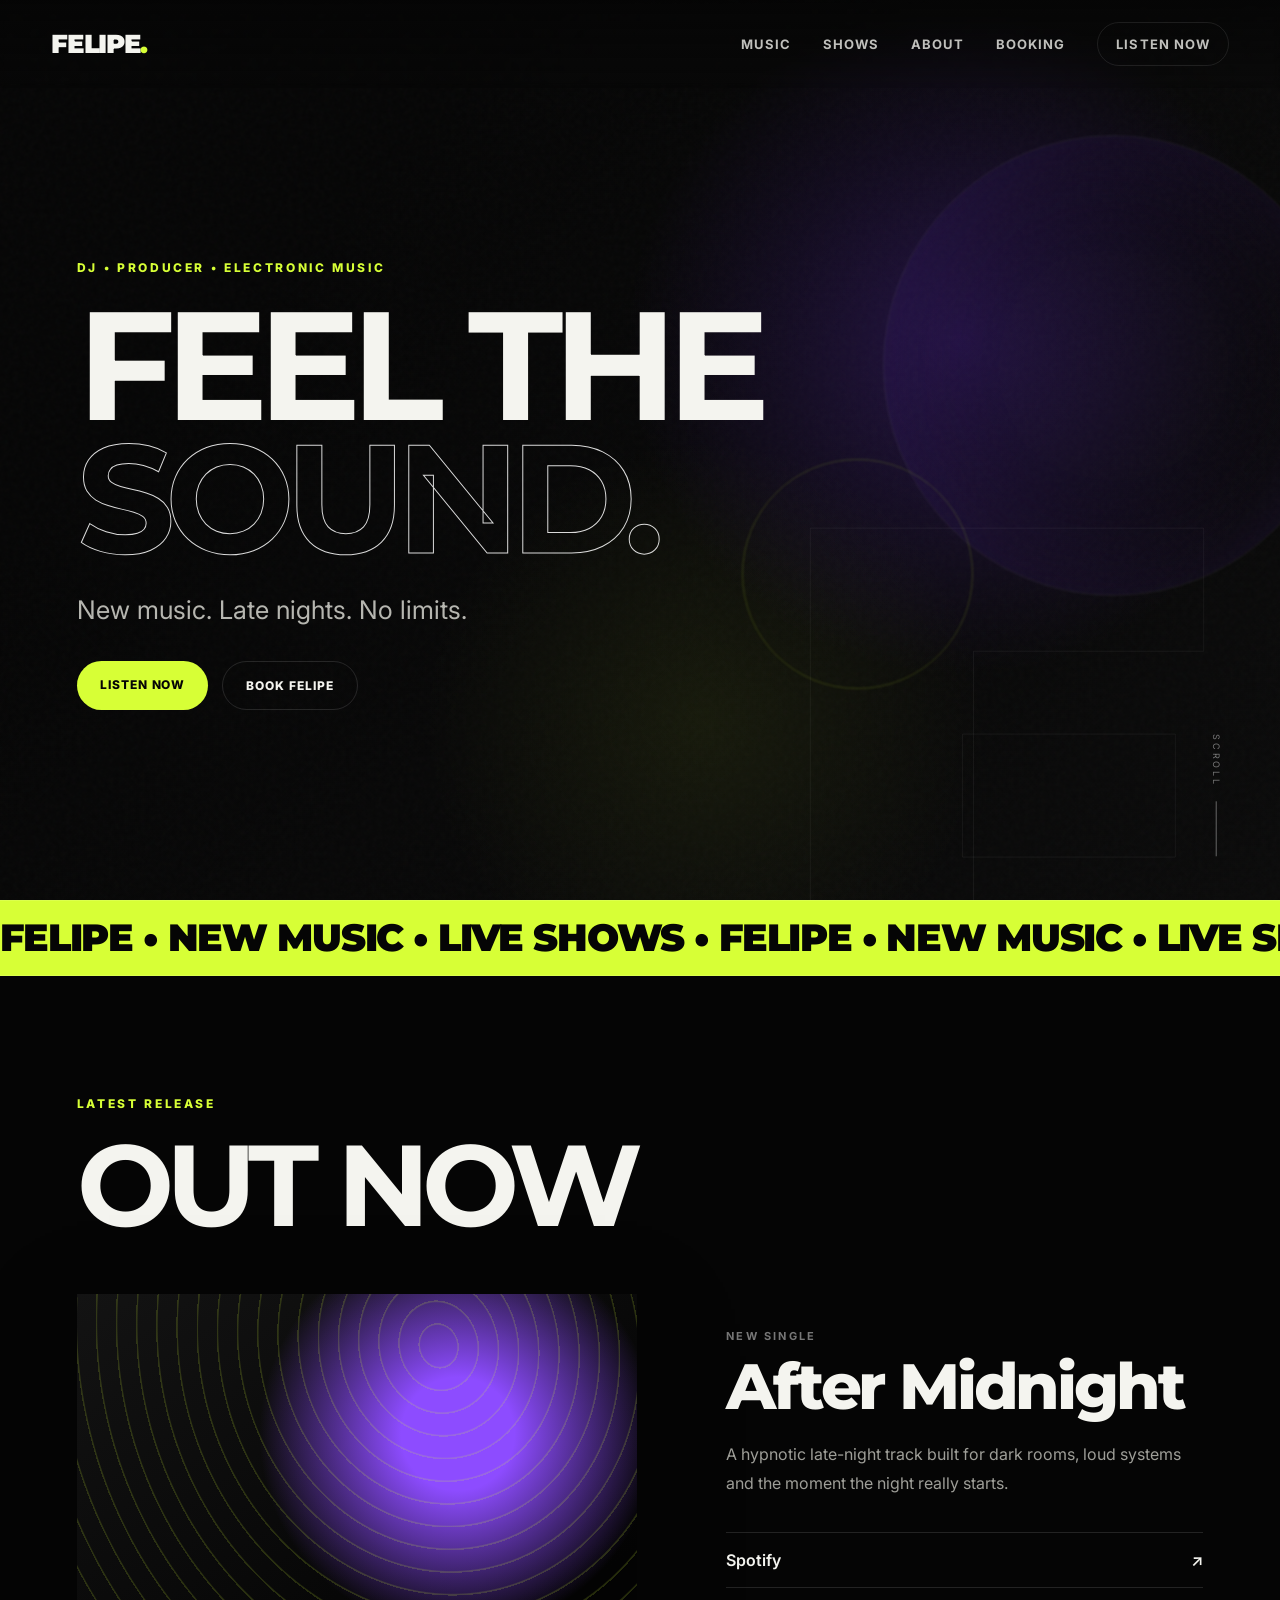
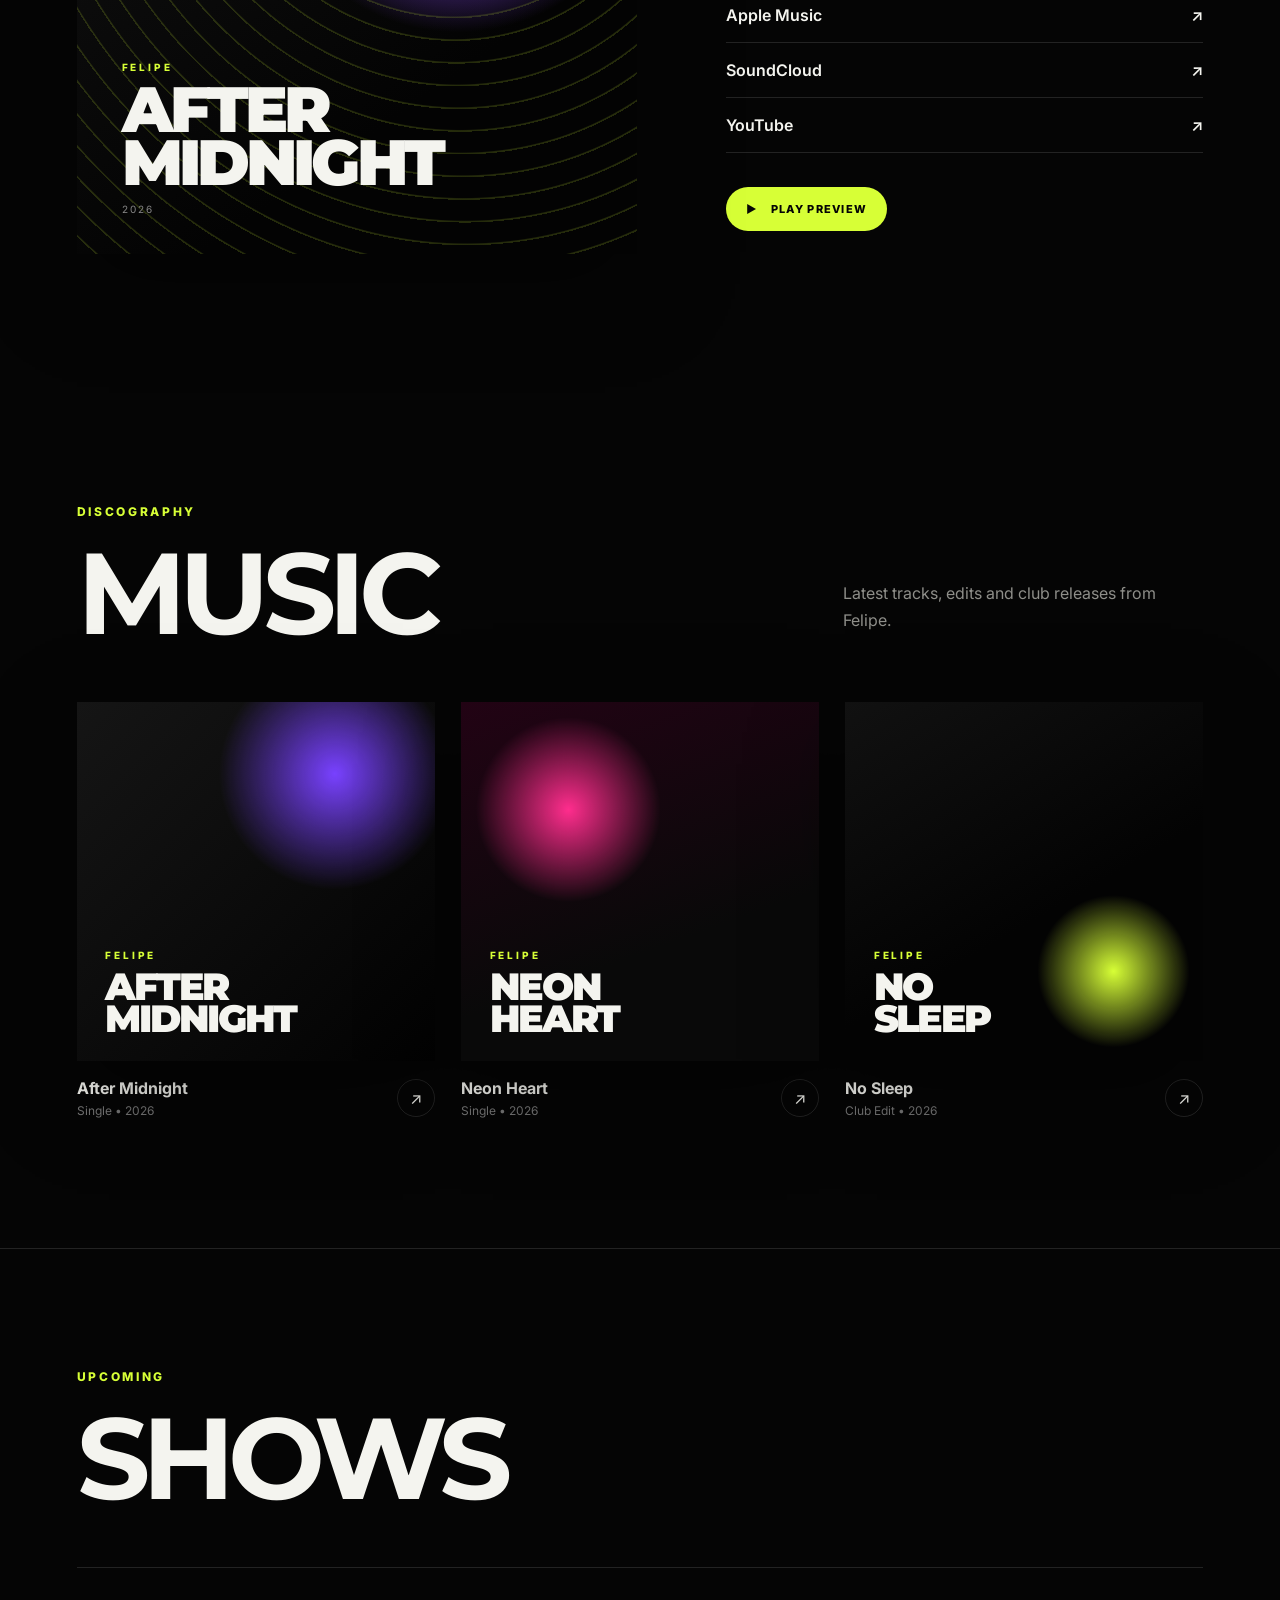
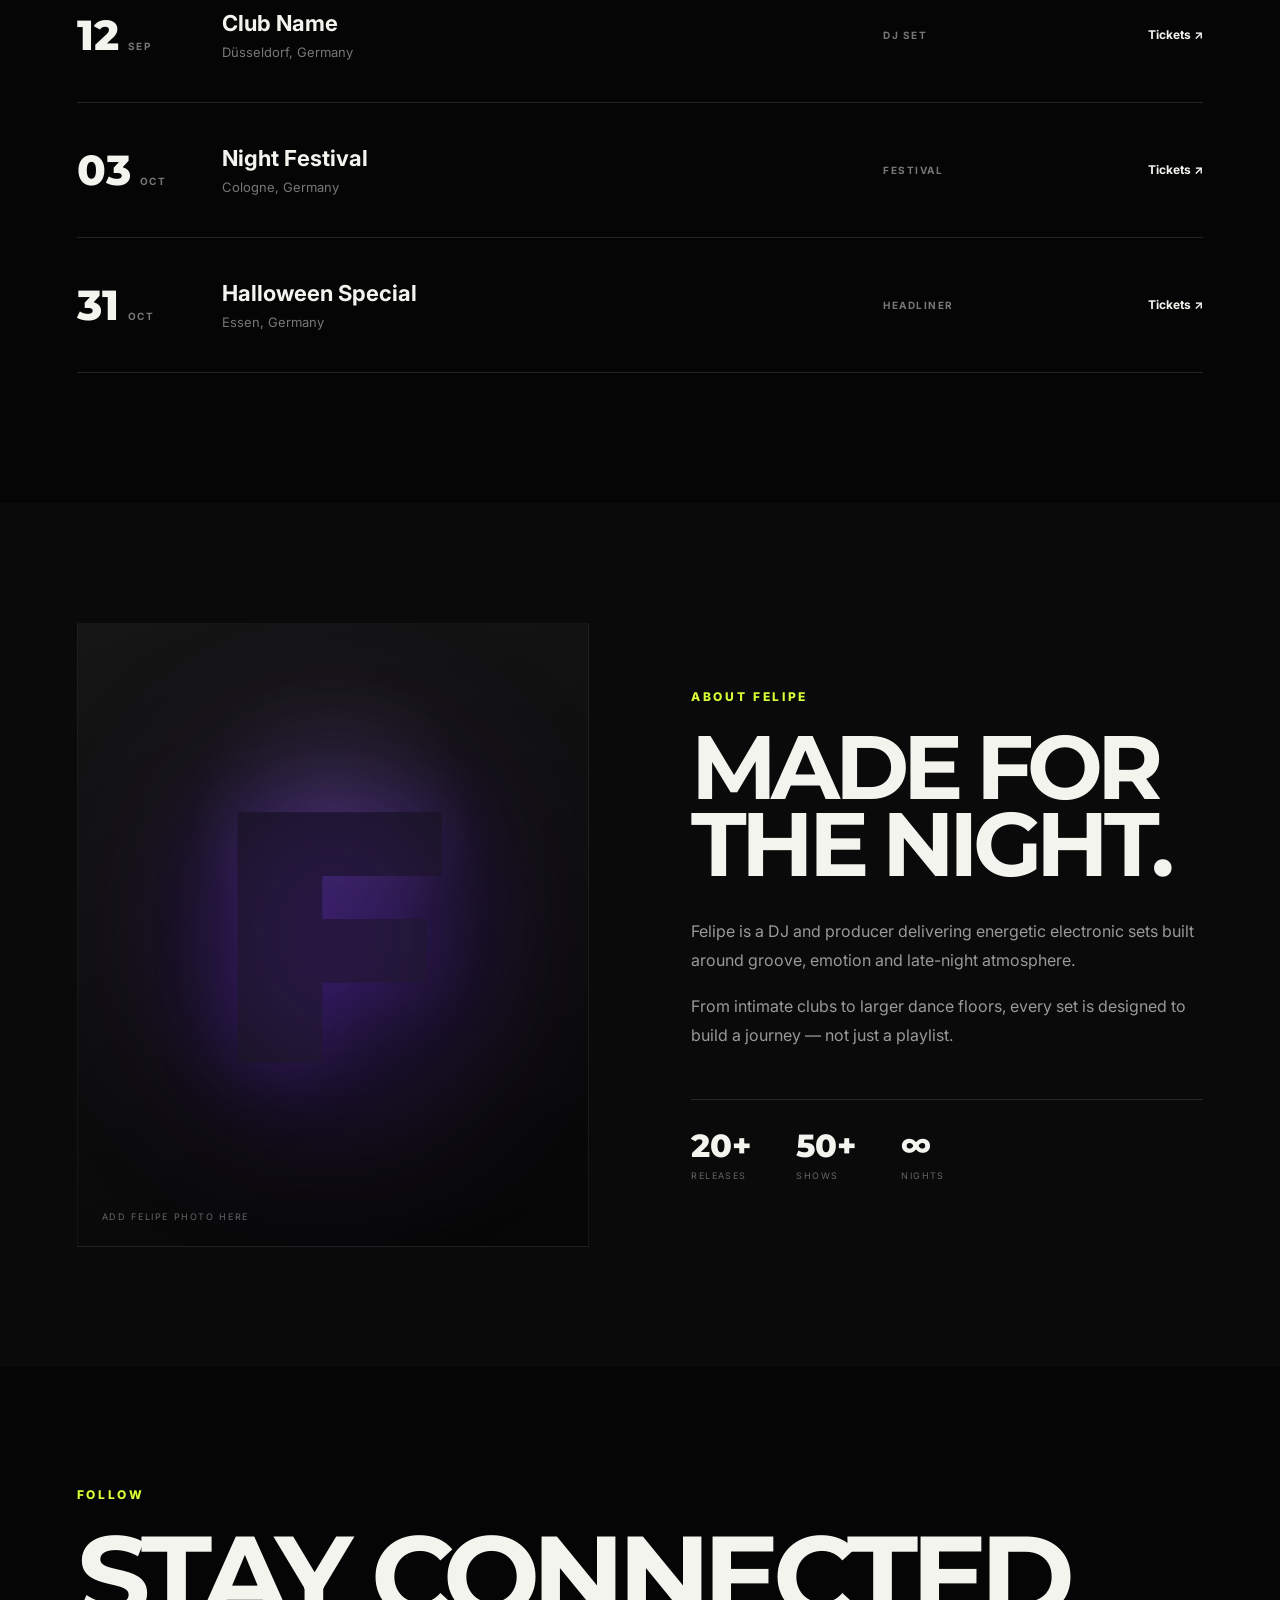
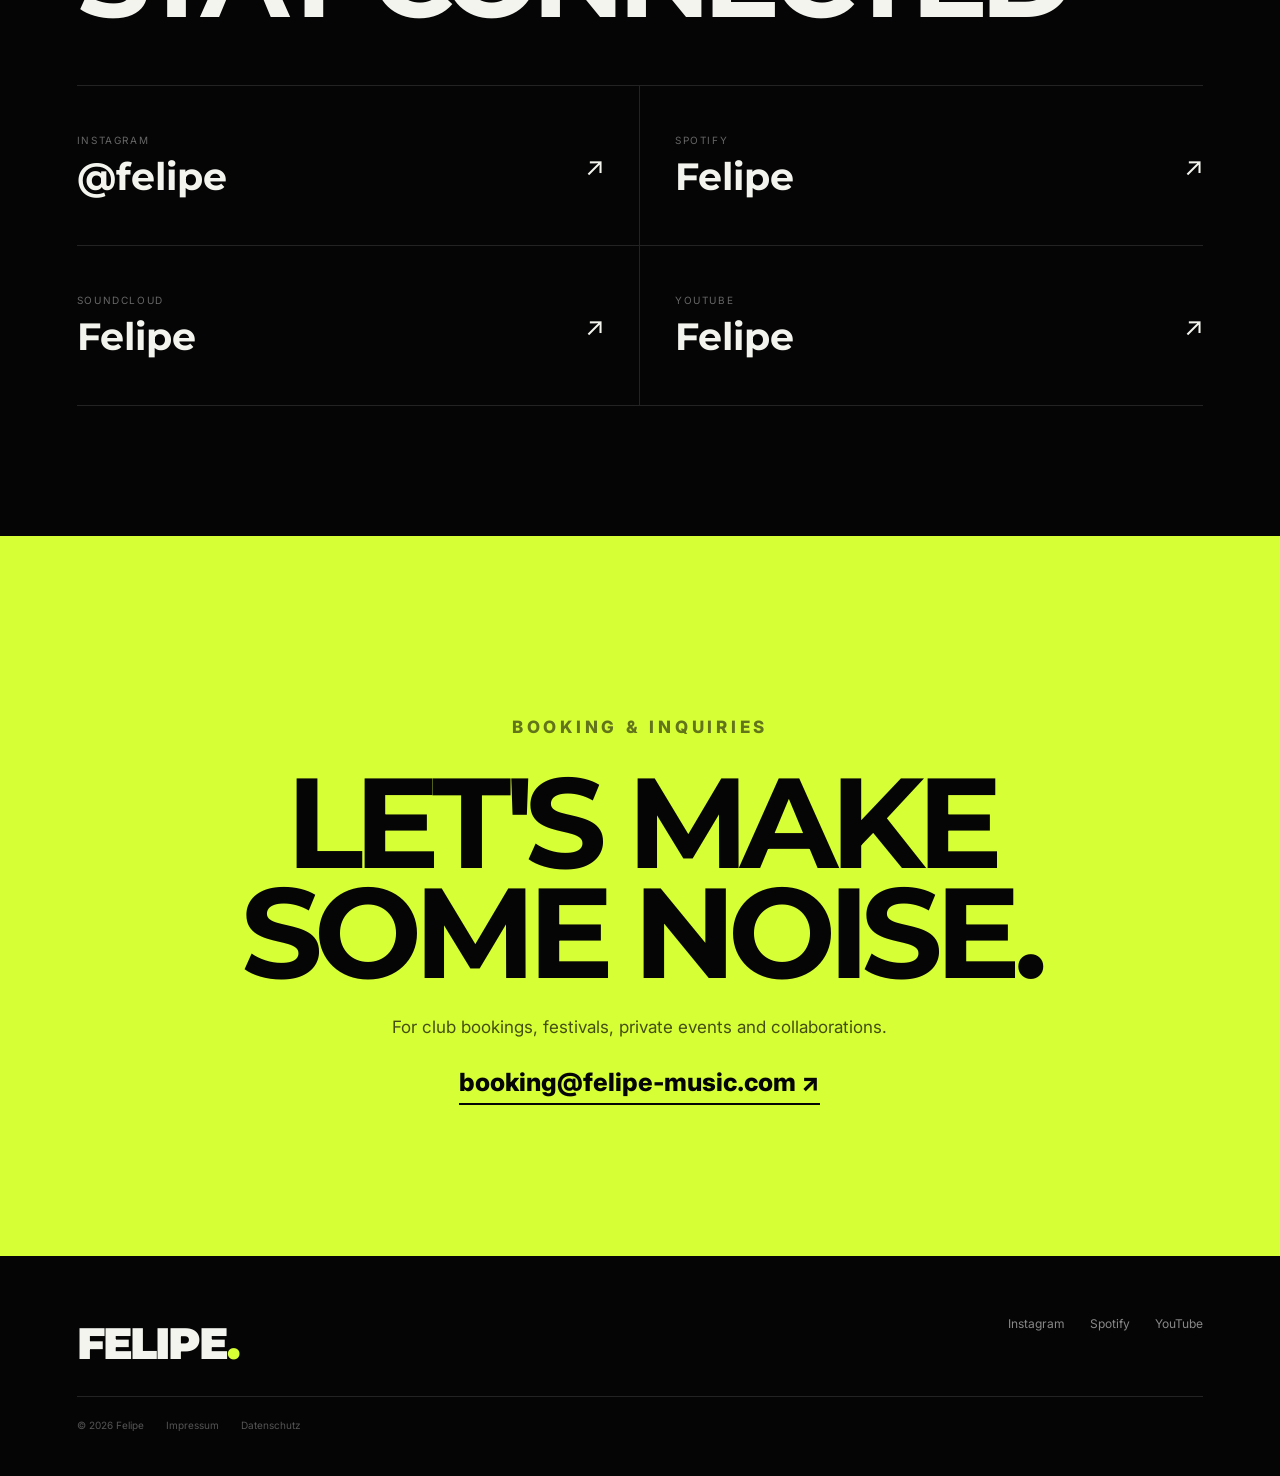
==== index.html @ f3461b90 "Add files via upload" ====
<!DOCTYPE html>
<html lang="de">
<head>
  <meta charset="UTF-8" />
  <meta name="viewport" content="width=device-width, initial-scale=1.0" />
  <meta name="theme-color" content="#050505" />
  <meta name="description" content="Felipe – DJ & Producer. Neue Musik, Releases, Shows und Booking." />
  <title>FELIPE — DJ & Producer</title>
  <link rel="preconnect" href="https://fonts.googleapis.com">
  <link rel="preconnect" href="https://fonts.gstatic.com" crossorigin>
  <link href="https://fonts.googleapis.com/css2?family=Inter:wght@400;500;600;700&family=Montserrat:wght@600;700;800;900&display=swap" rel="stylesheet">
  <link rel="stylesheet" href="styles.css" />
</head>
<body>
  <div class="cursor-glow" aria-hidden="true"></div>

  <header class="site-header" id="top">
    <a class="brand" href="#top" aria-label="Felipe Startseite">FELIPE<span>.</span></a>
    <button class="menu-button" aria-label="Menü öffnen" aria-expanded="false">
      <span></span><span></span>
    </button>
    <nav class="nav" aria-label="Hauptnavigation">
      <a href="#music">Music</a>
      <a href="#shows">Shows</a>
      <a href="#about">About</a>
      <a href="#booking">Booking</a>
      <a class="nav-cta" href="#latest">Listen now</a>
    </nav>
  </header>

  <main>
    <section class="hero section-pad">
      <div class="hero-noise" aria-hidden="true"></div>
      <div class="hero-orb orb-one" aria-hidden="true"></div>
      <div class="hero-orb orb-two" aria-hidden="true"></div>

      <div class="hero-copy reveal">
        <p class="eyebrow">DJ • PRODUCER • ELECTRONIC MUSIC</p>
        <h1>FEEL THE<br><span>SOUND.</span></h1>
        <p class="hero-sub">New music. Late nights. No limits.</p>
        <div class="hero-actions">
          <a class="button button-primary" href="#latest">Listen now</a>
          <a class="button button-ghost" href="#booking">Book Felipe</a>
        </div>
      </div>

      <div class="hero-mark reveal" aria-hidden="true">
        <span>F</span>
      </div>

      <div class="scroll-hint" aria-hidden="true">
        <span>SCROLL</span><i></i>
      </div>
    </section>

    <section class="ticker" aria-label="Felipe Musik">
      <div class="ticker-track">
        <span>FELIPE • NEW MUSIC • LIVE SHOWS • FELIPE • NEW MUSIC • LIVE SHOWS • </span>
        <span>FELIPE • NEW MUSIC • LIVE SHOWS • FELIPE • NEW MUSIC • LIVE SHOWS • </span>
      </div>
    </section>

    <section class="latest section-pad" id="latest">
      <div class="section-heading reveal">
        <p class="eyebrow">LATEST RELEASE</p>
        <h2>OUT NOW</h2>
      </div>

      <div class="latest-grid">
        <div class="cover-art cover-main reveal" role="img" aria-label="Platzhalter für das Cover des neuesten Felipe Releases">
          <div class="cover-lines"></div>
          <div class="cover-meta">
            <small>FELIPE</small>
            <strong>AFTER<br>MIDNIGHT</strong>
            <span>2026</span>
          </div>
        </div>

        <div class="release-info reveal">
          <p class="release-kicker">NEW SINGLE</p>
          <h3>After Midnight</h3>
          <p class="release-desc">A hypnotic late-night track built for dark rooms, loud systems and the moment the night really starts.</p>
          <div class="platform-links">
            <a href="#" target="_blank" rel="noopener">Spotify <span>↗</span></a>
            <a href="#" target="_blank" rel="noopener">Apple Music <span>↗</span></a>
            <a href="#" target="_blank" rel="noopener">SoundCloud <span>↗</span></a>
            <a href="#" target="_blank" rel="noopener">YouTube <span>↗</span></a>
          </div>
          <button class="play-button" type="button" data-audio-demo aria-label="Demo abspielen">
            <span class="play-icon">▶</span>
            <span>PLAY PREVIEW</span>
          </button>
        </div>
      </div>
    </section>

    <section class="music section-pad" id="music">
      <div class="section-heading split-heading reveal">
        <div>
          <p class="eyebrow">DISCOGRAPHY</p>
          <h2>MUSIC</h2>
        </div>
        <p>Latest tracks, edits and club releases from Felipe.</p>
      </div>

      <div class="release-grid">
        <article class="release-card reveal">
          <div class="cover-art cover-one">
            <div class="cover-meta"><small>FELIPE</small><strong>AFTER<br>MIDNIGHT</strong></div>
          </div>
          <div class="card-row"><div><h3>After Midnight</h3><p>Single • 2026</p></div><a href="#">↗</a></div>
        </article>

        <article class="release-card reveal">
          <div class="cover-art cover-two">
            <div class="cover-meta"><small>FELIPE</small><strong>NEON<br>HEART</strong></div>
          </div>
          <div class="card-row"><div><h3>Neon Heart</h3><p>Single • 2026</p></div><a href="#">↗</a></div>
        </article>

        <article class="release-card reveal">
          <div class="cover-art cover-three">
            <div class="cover-meta"><small>FELIPE</small><strong>NO<br>SLEEP</strong></div>
          </div>
          <div class="card-row"><div><h3>No Sleep</h3><p>Club Edit • 2026</p></div><a href="#">↗</a></div>
        </article>
      </div>
    </section>

    <section class="shows section-pad" id="shows">
      <div class="section-heading reveal">
        <p class="eyebrow">UPCOMING</p>
        <h2>SHOWS</h2>
      </div>

      <div class="show-list">
        <article class="show-item reveal">
          <div class="show-date"><strong>12</strong><span>SEP</span></div>
          <div class="show-place"><h3>Club Name</h3><p>Düsseldorf, Germany</p></div>
          <div class="show-type">DJ SET</div>
          <a class="show-link" href="#">Tickets ↗</a>
        </article>
        <article class="show-item reveal">
          <div class="show-date"><strong>03</strong><span>OCT</span></div>
          <div class="show-place"><h3>Night Festival</h3><p>Cologne, Germany</p></div>
          <div class="show-type">FESTIVAL</div>
          <a class="show-link" href="#">Tickets ↗</a>
        </article>
        <article class="show-item reveal">
          <div class="show-date"><strong>31</strong><span>OCT</span></div>
          <div class="show-place"><h3>Halloween Special</h3><p>Essen, Germany</p></div>
          <div class="show-type">HEADLINER</div>
          <a class="show-link" href="#">Tickets ↗</a>
        </article>
      </div>
    </section>

    <section class="about section-pad" id="about">
      <div class="about-art reveal" aria-hidden="true">
        <div class="portrait-placeholder">
          <div class="portrait-light"></div>
          <span>F</span>
          <small>ADD FELIPE PHOTO HERE</small>
        </div>
      </div>
      <div class="about-copy reveal">
        <p class="eyebrow">ABOUT FELIPE</p>
        <h2>MADE FOR<br>THE NIGHT.</h2>
        <p>Felipe is a DJ and producer delivering energetic electronic sets built around groove, emotion and late-night atmosphere.</p>
        <p>From intimate clubs to larger dance floors, every set is designed to build a journey — not just a playlist.</p>
        <div class="about-stats">
          <div><strong>20+</strong><span>RELEASES</span></div>
          <div><strong>50+</strong><span>SHOWS</span></div>
          <div><strong>∞</strong><span>NIGHTS</span></div>
        </div>
      </div>
    </section>

    <section class="social section-pad">
      <div class="section-heading reveal">
        <p class="eyebrow">FOLLOW</p>
        <h2>STAY CONNECTED</h2>
      </div>
      <div class="social-grid reveal">
        <a href="#" target="_blank" rel="noopener"><span>Instagram</span><strong>@felipe</strong><i>↗</i></a>
        <a href="#" target="_blank" rel="noopener"><span>Spotify</span><strong>Felipe</strong><i>↗</i></a>
        <a href="#" target="_blank" rel="noopener"><span>SoundCloud</span><strong>Felipe</strong><i>↗</i></a>
        <a href="#" target="_blank" rel="noopener"><span>YouTube</span><strong>Felipe</strong><i>↗</i></a>
      </div>
    </section>

    <section class="booking section-pad" id="booking">
      <div class="booking-inner reveal">
        <p class="eyebrow">BOOKING & INQUIRIES</p>
        <h2>LET'S MAKE<br>SOME NOISE.</h2>
        <p>For club bookings, festivals, private events and collaborations.</p>
        <a class="booking-email" href="mailto:booking@felipe-music.com">booking@felipe-music.com <span>↗</span></a>
      </div>
    </section>
  </main>

  <footer class="footer section-pad">
    <a class="brand footer-brand" href="#top">FELIPE<span>.</span></a>
    <div class="footer-links">
      <a href="#">Instagram</a>
      <a href="#">Spotify</a>
      <a href="#">YouTube</a>
    </div>
    <div class="footer-legal">
      <span>© <span id="year"></span> Felipe</span>
      <a href="#">Impressum</a>
      <a href="#">Datenschutz</a>
    </div>
  </footer>

  <script src="script.js"></script>
</body>
</html>
---- styles.css ----
:root {
  --bg: #050505;
  --bg-soft: #0b0b0b;
  --text: #f4f4ef;
  --muted: #8e8e89;
  --line: rgba(255,255,255,.12);
  --accent: #d7ff36;
  --accent-2: #7a35ff;
  --max: 1400px;
}

* { box-sizing: border-box; }
html { scroll-behavior: smooth; }
body {
  margin: 0;
  background: var(--bg);
  color: var(--text);
  font-family: Inter, system-ui, sans-serif;
  overflow-x: hidden;
}
a { color: inherit; text-decoration: none; }
button { font: inherit; }
::selection { background: var(--accent); color: #050505; }

.site-header {
  position: fixed;
  inset: 0 0 auto 0;
  height: 88px;
  z-index: 50;
  display: flex;
  align-items: center;
  justify-content: space-between;
  padding: 0 clamp(22px, 4vw, 70px);
  background: linear-gradient(to bottom, rgba(5,5,5,.75), transparent);
  backdrop-filter: blur(3px);
}
.brand {
  font-family: Montserrat, sans-serif;
  font-size: 26px;
  font-weight: 900;
  letter-spacing: -.05em;
}
.brand span { color: var(--accent); }
.nav { display: flex; align-items: center; gap: 32px; font-size: 13px; font-weight: 700; text-transform: uppercase; letter-spacing: .08em; }
.nav a { opacity: .78; transition: .25s; }
.nav a:hover { opacity: 1; color: var(--accent); }
.nav-cta { border: 1px solid var(--line); padding: 13px 18px; border-radius: 99px; }
.menu-button { display:none; background:none; border:0; padding:12px; }
.menu-button span { display:block; width:26px; height:1px; margin:6px 0; background:#fff; }

.section-pad { padding-left: clamp(22px, 6vw, 96px); padding-right: clamp(22px, 6vw, 96px); }
.hero {
  position: relative;
  min-height: 100svh;
  display: grid;
  align-items: center;
  overflow: hidden;
  isolation: isolate;
  background:
    radial-gradient(circle at 75% 38%, rgba(122,53,255,.23), transparent 30%),
    radial-gradient(circle at 55% 80%, rgba(215,255,54,.07), transparent 28%),
    linear-gradient(135deg, #050505 25%, #0a0a0a 100%);
}
.hero-noise {
  position:absolute; inset:0; opacity:.16; z-index:-1; pointer-events:none;
  background-image:url("data:image/svg+xml,%3Csvg viewBox='0 0 180 180' xmlns='http://www.w3.org/2000/svg'%3E%3Cfilter id='n'%3E%3CfeTurbulence type='fractalNoise' baseFrequency='.95' numOctaves='4' stitchTiles='stitch'/%3E%3C/filter%3E%3Crect width='100%25' height='100%25' filter='url(%23n)' opacity='.16'/%3E%3C/svg%3E");
}
.hero-orb { position:absolute; border-radius:50%; filter: blur(1px); z-index:-2; }
.orb-one { width:36vw; height:36vw; min-width:320px; min-height:320px; right:-5vw; top:15%; border:1px solid rgba(255,255,255,.08); box-shadow: inset 0 0 120px rgba(122,53,255,.12); }
.orb-two { width:18vw; height:18vw; right:24%; top:51%; border:1px solid rgba(215,255,54,.2); }
.hero-copy { position:relative; z-index:2; padding-top:70px; }
.eyebrow { color:var(--accent); font-size:12px; font-weight:800; letter-spacing:.22em; margin:0 0 24px; }
.hero h1, .section-heading h2, .about h2, .booking h2 {
  font-family: Montserrat, sans-serif;
  letter-spacing:-.065em;
  line-height:.86;
  margin:0;
  text-transform:uppercase;
}
.hero h1 { font-size:clamp(74px, 12vw, 190px); max-width:1050px; }
.hero h1 span { -webkit-text-stroke: 1px rgba(255,255,255,.85); color:transparent; }
.hero-sub { font-size:clamp(18px, 2vw, 29px); color:#b6b6b0; margin:30px 0 0; }
.hero-actions { display:flex; gap:14px; margin-top:36px; flex-wrap:wrap; }
.button { padding:16px 23px; border-radius:99px; text-transform:uppercase; letter-spacing:.08em; font-size:12px; font-weight:800; transition:.25s; }
.button-primary { background:var(--accent); color:#050505; }
.button-primary:hover { transform:translateY(-3px); box-shadow:0 15px 45px rgba(215,255,54,.18); }
.button-ghost { border:1px solid var(--line); }
.button-ghost:hover { border-color:#fff; }
.hero-mark {
  position:absolute; right:5vw; bottom:-11vw; font:900 clamp(380px, 54vw, 840px)/.8 Montserrat, sans-serif;
  color:transparent; -webkit-text-stroke:1px rgba(255,255,255,.05); z-index:0;
}
.scroll-hint { position:absolute; right:5vw; bottom:38px; display:flex; align-items:center; gap:15px; font-size:9px; letter-spacing:.3em; color:#777; transform:rotate(90deg); transform-origin:right center; }
.scroll-hint i { width:55px; height:1px; background:#666; }

.ticker { overflow:hidden; border-top:1px solid var(--line); border-bottom:1px solid var(--line); background:var(--accent); color:#050505; }
.ticker-track { display:flex; width:max-content; animation:ticker 24s linear infinite; }
.ticker span { white-space:nowrap; font:900 clamp(24px,3vw,46px)/1 Montserrat,sans-serif; padding:18px 0; letter-spacing:-.03em; }
@keyframes ticker { to { transform:translateX(-50%); } }

.latest, .music, .shows, .social { padding-top:120px; padding-bottom:130px; max-width:var(--max); margin:auto; }
.section-heading { margin-bottom:60px; }
.section-heading h2 { font-size:clamp(58px,9vw,130px); }
.split-heading { display:flex; justify-content:space-between; align-items:end; gap:40px; }
.split-heading > p { color:var(--muted); max-width:360px; line-height:1.7; margin-bottom:8px; }
.latest-grid { display:grid; grid-template-columns:minmax(0,1.08fr) minmax(320px,.92fr); gap:clamp(35px,7vw,110px); align-items:center; }
.cover-art { aspect-ratio:1; position:relative; overflow:hidden; background:#111; box-shadow:0 30px 90px rgba(0,0,0,.4); }
.cover-main { background: radial-gradient(circle at 68% 25%, #8d4cff 0 10%, transparent 35%), linear-gradient(145deg,#131313,#030303 68%); }
.cover-lines { position:absolute; inset:-10%; background:repeating-radial-gradient(ellipse at 70% 20%, transparent 0 18px, rgba(215,255,54,.16) 19px 20px); transform:rotate(-14deg); }
.cover-meta { position:absolute; inset:auto 8% 7% 8%; display:flex; flex-direction:column; }
.cover-meta small { color:var(--accent); font-size:10px; font-weight:800; letter-spacing:.28em; }
.cover-meta strong { font:900 clamp(36px,5vw,80px)/.84 Montserrat,sans-serif; letter-spacing:-.06em; margin-top:10px; }
.cover-meta span { margin-top:13px; font-size:10px; color:#888; letter-spacing:.2em; }
.release-info h3 { font:800 clamp(42px,5vw,78px)/1 Montserrat,sans-serif; letter-spacing:-.05em; margin:8px 0 22px; }
.release-kicker { color:#777; font-size:11px; letter-spacing:.2em; font-weight:700; }
.release-desc { max-width:530px; color:#9e9e98; line-height:1.8; font-size:16px; }
.platform-links { margin:34px 0; border-top:1px solid var(--line); }
.platform-links a { display:flex; justify-content:space-between; padding:17px 0; border-bottom:1px solid var(--line); font-weight:600; }
.platform-links a:hover { color:var(--accent); padding-left:8px; }
.play-button { display:flex; align-items:center; gap:12px; border:0; color:#050505; background:var(--accent); padding:15px 20px; border-radius:99px; cursor:pointer; font-size:11px; font-weight:800; letter-spacing:.12em; }

.release-grid { display:grid; grid-template-columns:repeat(3,1fr); gap:26px; }
.release-card .cover-art { transition:.4s cubic-bezier(.2,.8,.2,1); }
.release-card:hover .cover-art { transform:scale(.985); }
.cover-one { background:radial-gradient(circle at 72% 20%,#7841ff,transparent 30%),linear-gradient(135deg,#151515,#020202); }
.cover-two { background:radial-gradient(circle at 30% 30%,#ff2d8d,transparent 26%),linear-gradient(160deg,#220314,#090909 65%); }
.cover-three { background:radial-gradient(circle at 75% 75%,#d7ff36,transparent 20%),linear-gradient(150deg,#111,#030303 58%); }
.release-card .cover-meta strong { font-size:clamp(28px,3vw,50px); }
.card-row { display:flex; justify-content:space-between; align-items:center; padding-top:17px; }
.card-row h3 { margin:0 0 5px; font-size:16px; }
.card-row p { margin:0; color:#777; font-size:12px; }
.card-row > a { width:38px; height:38px; border:1px solid var(--line); border-radius:50%; display:grid; place-items:center; }

.shows { border-top:1px solid var(--line); }
.show-list { border-top:1px solid var(--line); }
.show-item { display:grid; grid-template-columns:115px 1fr 170px 120px; align-items:center; gap:30px; min-height:135px; border-bottom:1px solid var(--line); transition:.25s; }
.show-item:hover { padding-left:12px; background:rgba(255,255,255,.018); }
.show-date { display:flex; align-items:baseline; gap:9px; }
.show-date strong { font:800 42px/1 Montserrat,sans-serif; }
.show-date span,.show-type { font-size:10px; letter-spacing:.15em; color:#777; font-weight:700; }
.show-place h3 { margin:0 0 8px; font-size:22px; }
.show-place p { margin:0; color:#777; font-size:13px; }
.show-link { text-align:right; font-size:12px; font-weight:700; }

.about { min-height:850px; display:grid; grid-template-columns:1fr 1fr; padding-top:120px; padding-bottom:120px; gap:clamp(50px,8vw,130px); align-items:center; background:#0a0a0a; }
.portrait-placeholder { aspect-ratio:.82; position:relative; overflow:hidden; display:grid; place-items:center; background:radial-gradient(circle at 50% 30%,#242424,transparent 28%),linear-gradient(160deg,#161616,#060606); border:1px solid rgba(255,255,255,.05); }
.portrait-placeholder span { font:900 clamp(220px,28vw,450px)/1 Montserrat,sans-serif; color:#111; text-shadow:0 0 80px rgba(122,53,255,.25); }
.portrait-placeholder small { position:absolute; bottom:24px; left:24px; color:#666; letter-spacing:.18em; font-size:9px; }
.portrait-light { position:absolute; width:60%; height:60%; border-radius:50%; background:rgba(122,53,255,.22); filter:blur(80px); }
.about h2 { font-size:clamp(55px,7vw,105px); margin-bottom:35px; }
.about-copy > p:not(.eyebrow) { color:#999; max-width:600px; line-height:1.85; }
.about-stats { display:flex; gap:45px; margin-top:48px; padding-top:30px; border-top:1px solid var(--line); }
.about-stats div { display:flex; flex-direction:column; }
.about-stats strong { font:800 32px/1 Montserrat,sans-serif; }
.about-stats span { margin-top:8px; font-size:9px; color:#666; letter-spacing:.16em; }

.social-grid { display:grid; grid-template-columns:1fr 1fr; border-top:1px solid var(--line); }
.social-grid a { min-height:160px; padding:30px 0; display:grid; grid-template-columns:1fr auto; align-content:center; border-bottom:1px solid var(--line); position:relative; }
.social-grid a:nth-child(odd) { border-right:1px solid var(--line); padding-right:35px; }
.social-grid a:nth-child(even) { padding-left:35px; }
.social-grid span { grid-column:1; color:#666; font-size:10px; letter-spacing:.16em; text-transform:uppercase; }
.social-grid strong { grid-column:1; margin-top:12px; font:700 clamp(24px,3vw,42px)/1 Montserrat,sans-serif; }
.social-grid i { grid-column:2; grid-row:1/3; align-self:center; font-style:normal; font-size:26px; }
.social-grid a:hover strong { color:var(--accent); }

.booking { min-height:720px; display:grid; place-items:center; text-align:center; background:var(--accent); color:#050505; }
.booking .eyebrow { color:#050505; opacity:.55; }
.booking h2 { font-size:clamp(68px,10vw,150px); }
.booking p { font-size:17px; margin:30px auto; max-width:570px; opacity:.7; }
.booking-email { display:inline-block; font-size:clamp(17px,2vw,25px); font-weight:800; border-bottom:2px solid #050505; padding-bottom:6px; }

.footer { max-width:var(--max); margin:auto; min-height:220px; padding-top:60px; padding-bottom:45px; display:grid; grid-template-columns:1fr 1fr; align-items:start; }
.footer-brand { font-size:44px; }
.footer-links { justify-self:end; display:flex; gap:25px; font-size:12px; color:#888; }
.footer-legal { grid-column:1/3; align-self:end; display:flex; gap:22px; color:#555; font-size:10px; border-top:1px solid var(--line); padding-top:22px; }

.reveal { opacity:0; transform:translateY(28px); transition:opacity .8s ease, transform .8s ease; }
.reveal.visible { opacity:1; transform:none; }
.cursor-glow { position:fixed; width:400px; height:400px; border-radius:50%; pointer-events:none; z-index:-1; background:rgba(122,53,255,.055); filter:blur(70px); transform:translate(-50%,-50%); }

@media (max-width: 900px) {
  .site-header { height:72px; }
  .menu-button { display:block; position:relative; z-index:60; }
  .nav { position:fixed; inset:0; background:#080808; display:flex; flex-direction:column; align-items:flex-start; justify-content:center; padding:80px 28px; font:800 38px/1.2 Montserrat,sans-serif; transform:translateX(100%); transition:.35s; }
  .nav.open { transform:none; }
  .nav-cta { font-size:13px; }
  .hero h1 { font-size:clamp(67px,18vw,125px); }
  .latest-grid, .about { grid-template-columns:1fr; }
  .release-grid { grid-template-columns:1fr 1fr; }
  .release-card:last-child { grid-column:1/2; }
  .show-item { grid-template-columns:80px 1fr auto; gap:16px; padding:22px 0; }
  .show-type { display:none; }
  .show-link { grid-column:3; }
  .split-heading { display:block; }
  .split-heading > p { margin-top:25px; }
  .about { padding-top:80px; padding-bottom:90px; }
  .social-grid { grid-template-columns:1fr; }
  .social-grid a:nth-child(odd), .social-grid a:nth-child(even) { border-right:0; padding-left:0; padding-right:0; }
}

@media (max-width: 620px) {
  .section-pad { padding-left:20px; padding-right:20px; }
  .hero { min-height:92svh; }
  .hero h1 { font-size:clamp(58px,19vw,94px); }
  .hero-sub { font-size:16px; }
  .scroll-hint,.hero-mark { display:none; }
  .latest,.music,.shows,.social { padding-top:85px; padding-bottom:90px; }
  .section-heading { margin-bottom:38px; }
  .section-heading h2 { font-size:clamp(50px,17vw,80px); }
  .latest-grid { gap:35px; }
  .release-info h3 { font-size:42px; }
  .release-grid { grid-template-columns:1fr; }
  .release-card:last-child { grid-column:auto; }
  .show-item { grid-template-columns:66px 1fr; }
  .show-link { grid-column:2; text-align:left; margin-top:5px; }
  .show-date strong { font-size:34px; }
  .about-stats { gap:25px; flex-wrap:wrap; }
  .booking { min-height:600px; }
  .booking h2 { font-size:clamp(58px,18vw,90px); }
  .footer { grid-template-columns:1fr; gap:35px; }
  .footer-links { justify-self:start; flex-wrap:wrap; }
  .footer-legal { grid-column:1; flex-wrap:wrap; }
}
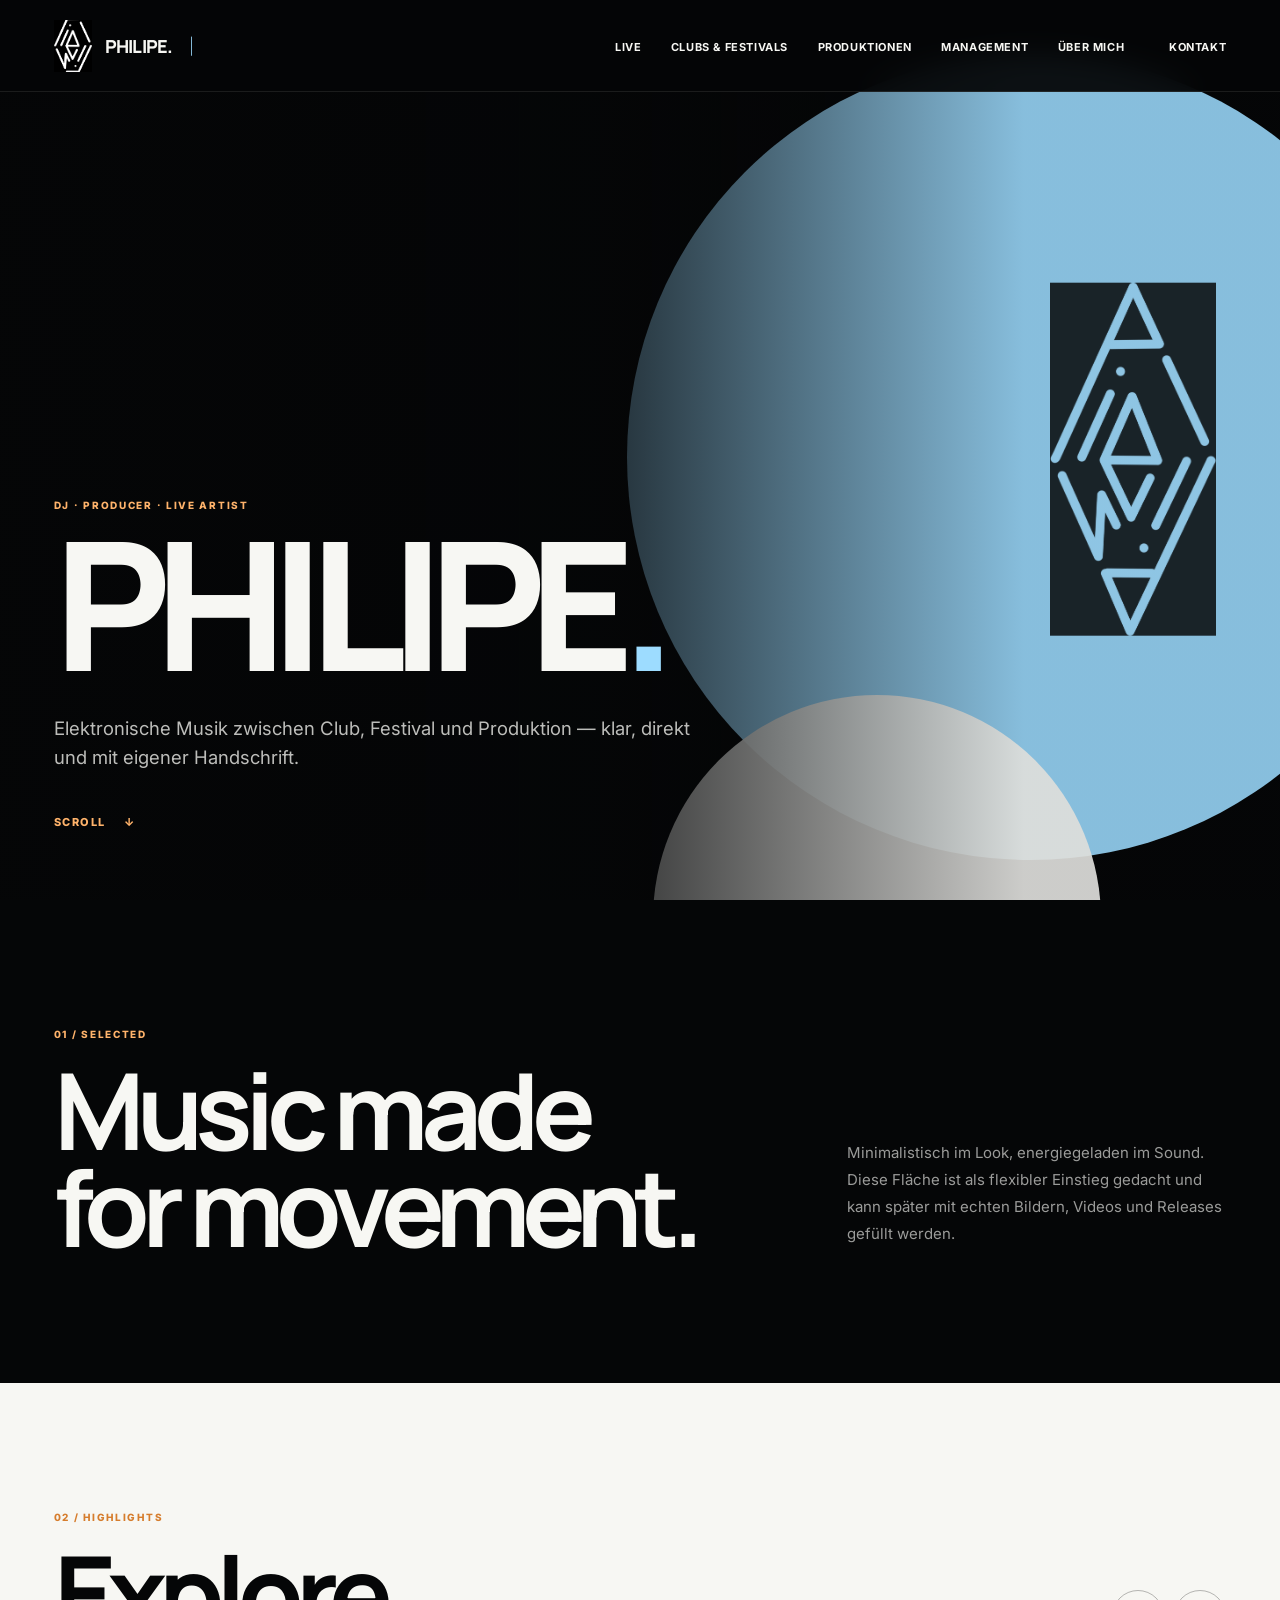
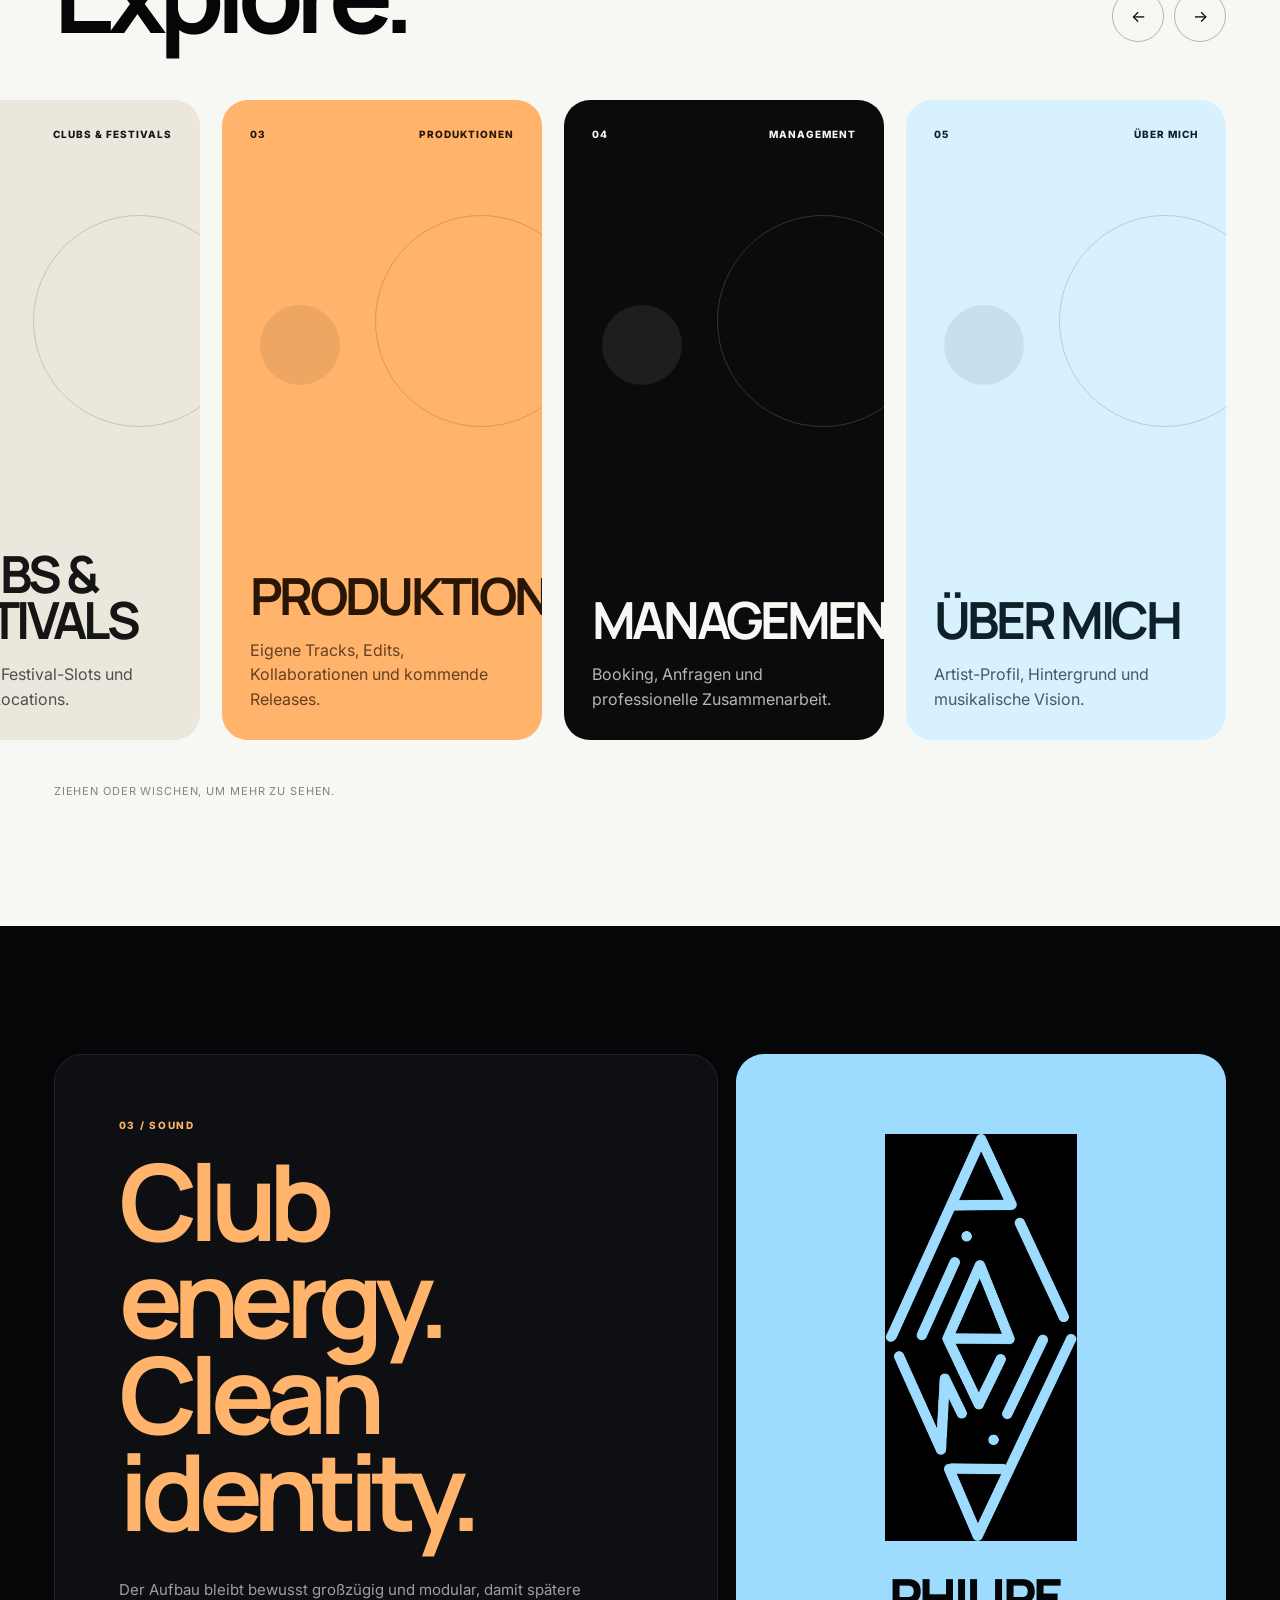
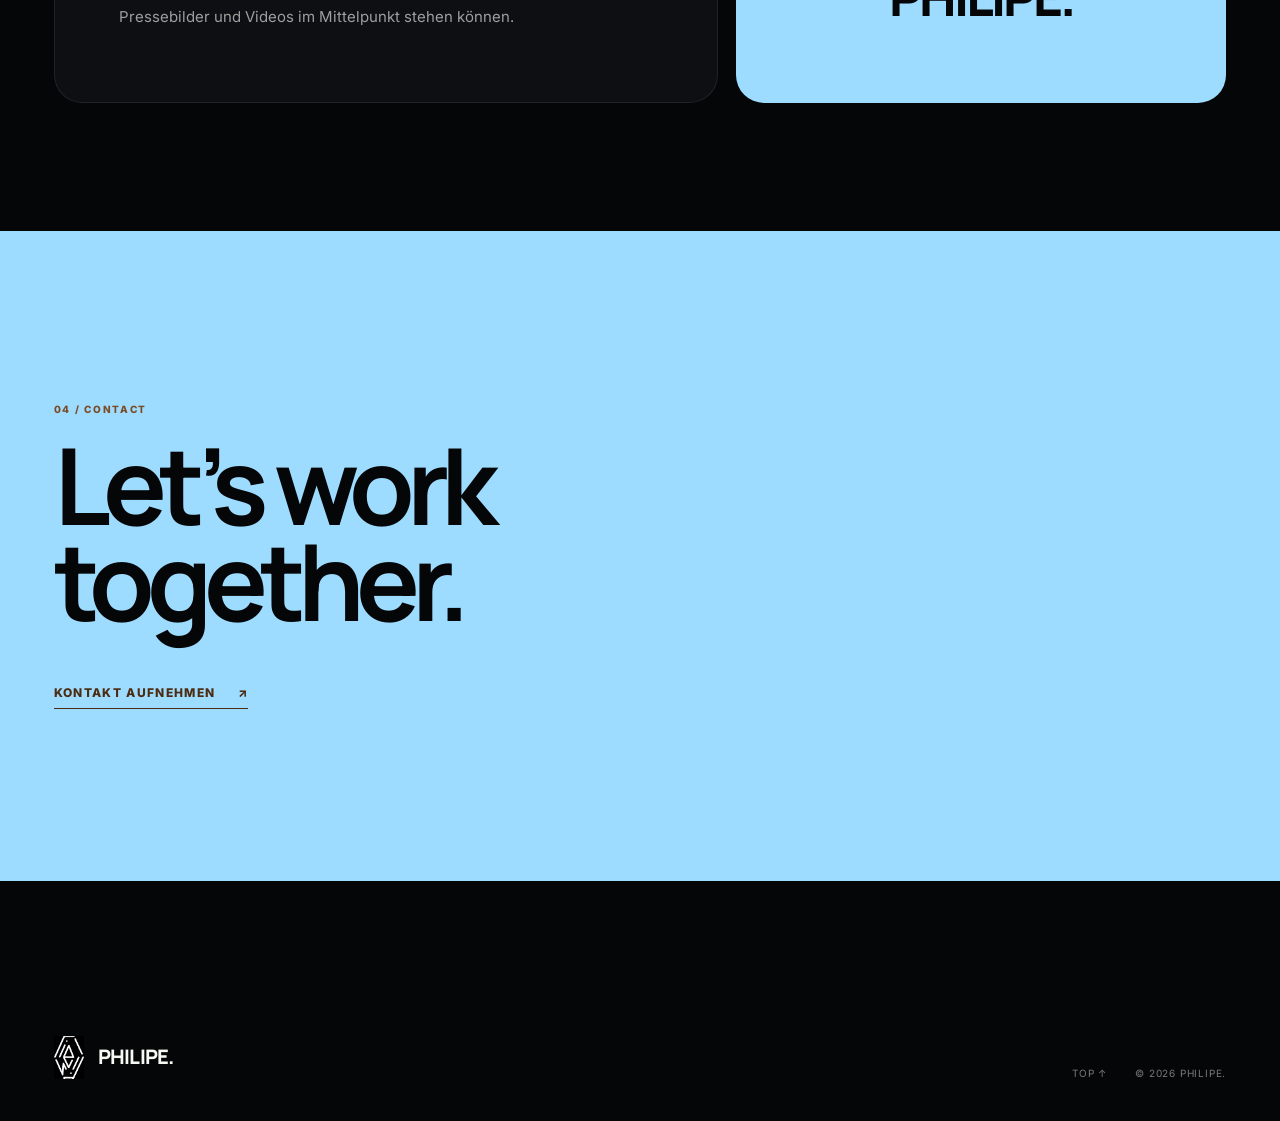
==== commit b6afce81: "Add files via upload" ====
--- a/index.html
+++ b/index.html
@@ -3,213 +3,123 @@
 <head>
   <meta charset="UTF-8" />
   <meta name="viewport" content="width=device-width, initial-scale=1.0" />
-  <meta name="theme-color" content="#050505" />
-  <meta name="description" content="Felipe – DJ & Producer. Neue Musik, Releases, Shows und Booking." />
-  <title>FELIPE — DJ & Producer</title>
+  <meta name="theme-color" content="#050607" />
+  <meta name="description" content="PHILIPE. — DJ, Producer & Live Artist." />
+  <title>PHILIPE. — DJ & Producer</title>
   <link rel="preconnect" href="https://fonts.googleapis.com">
   <link rel="preconnect" href="https://fonts.gstatic.com" crossorigin>
-  <link href="https://fonts.googleapis.com/css2?family=Inter:wght@400;500;600;700&family=Montserrat:wght@600;700;800;900&display=swap" rel="stylesheet">
+  <link href="https://fonts.googleapis.com/css2?family=Inter:wght@400;500;600;700;800&family=Manrope:wght@400;500;600;700;800&display=swap" rel="stylesheet">
   <link rel="stylesheet" href="styles.css" />
 </head>
 <body>
-  <div class="cursor-glow" aria-hidden="true"></div>
+  <header class="topbar" id="top">
+    <a class="identity" href="#top" aria-label="PHILIPE. Startseite">
+      <img src="Logo.jpg" alt="PHILIPE. Logo" />
+      <span class="identity-name">PHILIPE.</span>
+      <span class="identity-divider" aria-hidden="true">|</span>
+    </a>
 
-  <header class="site-header" id="top">
-    <a class="brand" href="#top" aria-label="Felipe Startseite">FELIPE<span>.</span></a>
-    <button class="menu-button" aria-label="Menü öffnen" aria-expanded="false">
+    <button class="menu-button" type="button" aria-label="Menü öffnen" aria-expanded="false">
       <span></span><span></span>
     </button>
-    <nav class="nav" aria-label="Hauptnavigation">
-      <a href="#music">Music</a>
-      <a href="#shows">Shows</a>
-      <a href="#about">About</a>
-      <a href="#booking">Booking</a>
-      <a class="nav-cta" href="#latest">Listen now</a>
+
+    <nav class="main-nav" aria-label="Hauptnavigation">
+      <a href="#live">LIVE</a>
+      <a href="#clubs">CLUBS &amp; FESTIVALS</a>
+      <a href="#produktionen">PRODUKTIONEN</a>
+      <a href="#management">MANAGEMENT</a>
+      <a href="#about">ÜBER MICH</a>
+      <a class="contact-link" href="contact.html">KONTAKT</a>
     </nav>
   </header>
 
   <main>
-    <section class="hero section-pad">
-      <div class="hero-noise" aria-hidden="true"></div>
-      <div class="hero-orb orb-one" aria-hidden="true"></div>
-      <div class="hero-orb orb-two" aria-hidden="true"></div>
+    <section class="hero" aria-labelledby="hero-title">
+      <div class="hero-bg hero-blue" aria-hidden="true"></div>
+      <div class="hero-bg hero-white" aria-hidden="true"></div>
+      <div class="hero-inner">
+        <p class="hero-location">DJ · PRODUCER · LIVE ARTIST</p>
+        <h1 id="hero-title">PHILIPE<span>.</span></h1>
+        <p class="hero-intro">Elektronische Musik zwischen Club, Festival und Produktion — klar, direkt und mit eigener Handschrift.</p>
+        <a class="hero-scroll" href="#live">Scroll <span>↓</span></a>
+      </div>
+      <div class="hero-logo-mark" aria-hidden="true">
+        <img src="Logo.jpg" alt="" />
+      </div>
+    </section>
 
-      <div class="hero-copy reveal">
-        <p class="eyebrow">DJ • PRODUCER • ELECTRONIC MUSIC</p>
-        <h1>FEEL THE<br><span>SOUND.</span></h1>
-        <p class="hero-sub">New music. Late nights. No limits.</p>
-        <div class="hero-actions">
-          <a class="button button-primary" href="#latest">Listen now</a>
-          <a class="button button-ghost" href="#booking">Book Felipe</a>
+    <section class="statement section-pad">
+      <p class="section-index">01 / SELECTED</p>
+      <div class="statement-grid">
+        <h2>Music made<br>for movement.</h2>
+        <p>Minimalistisch im Look, energiegeladen im Sound. Diese Fläche ist als flexibler Einstieg gedacht und kann später mit echten Bildern, Videos und Releases gefüllt werden.</p>
+      </div>
+    </section>
+
+    <section class="slider-section section-pad" id="live">
+      <div class="slider-heading">
+        <div>
+          <p class="section-index">02 / HIGHLIGHTS</p>
+          <h2>Explore.</h2>
+        </div>
+        <div class="slider-controls" aria-label="Slider Steuerung">
+          <button type="button" data-slide="prev" aria-label="Vorherige Karte">←</button>
+          <button type="button" data-slide="next" aria-label="Nächste Karte">→</button>
         </div>
       </div>
 
-      <div class="hero-mark reveal" aria-hidden="true">
-        <span>F</span>
+      <div class="card-rail" data-card-rail>
+        <article class="feature-card card-blue">
+          <div class="card-topline"><span>01</span><span>LIVE</span></div>
+          <div class="card-copy"><h3>LIVE</h3><p>Shows, Sets und ausgewählte Live-Momente.</p></div>
+        </article>
+        <article class="feature-card card-cream" id="clubs">
+          <div class="card-topline"><span>02</span><span>CLUBS &amp; FESTIVALS</span></div>
+          <div class="card-copy"><h3>CLUBS &amp;<br>FESTIVALS</h3><p>Clubnächte, Festival-Slots und besondere Locations.</p></div>
+        </article>
+        <article class="feature-card card-orange" id="produktionen">
+          <div class="card-topline"><span>03</span><span>PRODUKTIONEN</span></div>
+          <div class="card-copy"><h3>PRODUKTIONEN</h3><p>Eigene Tracks, Edits, Kollaborationen und kommende Releases.</p></div>
+        </article>
+        <article class="feature-card card-black" id="management">
+          <div class="card-topline"><span>04</span><span>MANAGEMENT</span></div>
+          <div class="card-copy"><h3>MANAGEMENT</h3><p>Booking, Anfragen und professionelle Zusammenarbeit.</p></div>
+        </article>
+        <article class="feature-card card-softblue" id="about">
+          <div class="card-topline"><span>05</span><span>ÜBER MICH</span></div>
+          <div class="card-copy"><h3>ÜBER MICH</h3><p>Artist-Profil, Hintergrund und musikalische Vision.</p></div>
+        </article>
       </div>
+      <p class="swipe-note">Ziehen oder wischen, um mehr zu sehen.</p>
+    </section>
 
-      <div class="scroll-hint" aria-hidden="true">
-        <span>SCROLL</span><i></i>
+    <section class="split-section section-pad">
+      <div class="split-panel split-dark">
+        <p class="section-index">03 / SOUND</p>
+        <h2>Club energy.<br>Clean identity.</h2>
+        <p>Der Aufbau bleibt bewusst großzügig und modular, damit spätere Pressebilder und Videos im Mittelpunkt stehen können.</p>
+      </div>
+      <div class="split-panel split-light">
+        <div class="mini-logo"><img src="Logo.jpg" alt="PHILIPE. Logo"></div>
+        <p>PHILIPE.</p>
       </div>
     </section>
 
-    <section class="ticker" aria-label="Felipe Musik">
-      <div class="ticker-track">
-        <span>FELIPE • NEW MUSIC • LIVE SHOWS • FELIPE • NEW MUSIC • LIVE SHOWS • </span>
-        <span>FELIPE • NEW MUSIC • LIVE SHOWS • FELIPE • NEW MUSIC • LIVE SHOWS • </span>
-      </div>
-    </section>
-
-    <section class="latest section-pad" id="latest">
-      <div class="section-heading reveal">
-        <p class="eyebrow">LATEST RELEASE</p>
-        <h2>OUT NOW</h2>
-      </div>
-
-      <div class="latest-grid">
-        <div class="cover-art cover-main reveal" role="img" aria-label="Platzhalter für das Cover des neuesten Felipe Releases">
-          <div class="cover-lines"></div>
-          <div class="cover-meta">
-            <small>FELIPE</small>
-            <strong>AFTER<br>MIDNIGHT</strong>
-            <span>2026</span>
-          </div>
-        </div>
-
-        <div class="release-info reveal">
-          <p class="release-kicker">NEW SINGLE</p>
-          <h3>After Midnight</h3>
-          <p class="release-desc">A hypnotic late-night track built for dark rooms, loud systems and the moment the night really starts.</p>
-          <div class="platform-links">
-            <a href="#" target="_blank" rel="noopener">Spotify <span>↗</span></a>
-            <a href="#" target="_blank" rel="noopener">Apple Music <span>↗</span></a>
-            <a href="#" target="_blank" rel="noopener">SoundCloud <span>↗</span></a>
-            <a href="#" target="_blank" rel="noopener">YouTube <span>↗</span></a>
-          </div>
-          <button class="play-button" type="button" data-audio-demo aria-label="Demo abspielen">
-            <span class="play-icon">▶</span>
-            <span>PLAY PREVIEW</span>
-          </button>
-        </div>
-      </div>
-    </section>
-
-    <section class="music section-pad" id="music">
-      <div class="section-heading split-heading reveal">
-        <div>
-          <p class="eyebrow">DISCOGRAPHY</p>
-          <h2>MUSIC</h2>
-        </div>
-        <p>Latest tracks, edits and club releases from Felipe.</p>
-      </div>
-
-      <div class="release-grid">
-        <article class="release-card reveal">
-          <div class="cover-art cover-one">
-            <div class="cover-meta"><small>FELIPE</small><strong>AFTER<br>MIDNIGHT</strong></div>
-          </div>
-          <div class="card-row"><div><h3>After Midnight</h3><p>Single • 2026</p></div><a href="#">↗</a></div>
-        </article>
-
-        <article class="release-card reveal">
-          <div class="cover-art cover-two">
-            <div class="cover-meta"><small>FELIPE</small><strong>NEON<br>HEART</strong></div>
-          </div>
-          <div class="card-row"><div><h3>Neon Heart</h3><p>Single • 2026</p></div><a href="#">↗</a></div>
-        </article>
-
-        <article class="release-card reveal">
-          <div class="cover-art cover-three">
-            <div class="cover-meta"><small>FELIPE</small><strong>NO<br>SLEEP</strong></div>
-          </div>
-          <div class="card-row"><div><h3>No Sleep</h3><p>Club Edit • 2026</p></div><a href="#">↗</a></div>
-        </article>
-      </div>
-    </section>
-
-    <section class="shows section-pad" id="shows">
-      <div class="section-heading reveal">
-        <p class="eyebrow">UPCOMING</p>
-        <h2>SHOWS</h2>
-      </div>
-
-      <div class="show-list">
-        <article class="show-item reveal">
-          <div class="show-date"><strong>12</strong><span>SEP</span></div>
-          <div class="show-place"><h3>Club Name</h3><p>Düsseldorf, Germany</p></div>
-          <div class="show-type">DJ SET</div>
-          <a class="show-link" href="#">Tickets ↗</a>
-        </article>
-        <article class="show-item reveal">
-          <div class="show-date"><strong>03</strong><span>OCT</span></div>
-          <div class="show-place"><h3>Night Festival</h3><p>Cologne, Germany</p></div>
-          <div class="show-type">FESTIVAL</div>
-          <a class="show-link" href="#">Tickets ↗</a>
-        </article>
-        <article class="show-item reveal">
-          <div class="show-date"><strong>31</strong><span>OCT</span></div>
-          <div class="show-place"><h3>Halloween Special</h3><p>Essen, Germany</p></div>
-          <div class="show-type">HEADLINER</div>
-          <a class="show-link" href="#">Tickets ↗</a>
-        </article>
-      </div>
-    </section>
-
-    <section class="about section-pad" id="about">
-      <div class="about-art reveal" aria-hidden="true">
-        <div class="portrait-placeholder">
-          <div class="portrait-light"></div>
-          <span>F</span>
-          <small>ADD FELIPE PHOTO HERE</small>
-        </div>
-      </div>
-      <div class="about-copy reveal">
-        <p class="eyebrow">ABOUT FELIPE</p>
-        <h2>MADE FOR<br>THE NIGHT.</h2>
-        <p>Felipe is a DJ and producer delivering energetic electronic sets built around groove, emotion and late-night atmosphere.</p>
-        <p>From intimate clubs to larger dance floors, every set is designed to build a journey — not just a playlist.</p>
-        <div class="about-stats">
-          <div><strong>20+</strong><span>RELEASES</span></div>
-          <div><strong>50+</strong><span>SHOWS</span></div>
-          <div><strong>∞</strong><span>NIGHTS</span></div>
-        </div>
-      </div>
-    </section>
-
-    <section class="social section-pad">
-      <div class="section-heading reveal">
-        <p class="eyebrow">FOLLOW</p>
-        <h2>STAY CONNECTED</h2>
-      </div>
-      <div class="social-grid reveal">
-        <a href="#" target="_blank" rel="noopener"><span>Instagram</span><strong>@felipe</strong><i>↗</i></a>
-        <a href="#" target="_blank" rel="noopener"><span>Spotify</span><strong>Felipe</strong><i>↗</i></a>
-        <a href="#" target="_blank" rel="noopener"><span>SoundCloud</span><strong>Felipe</strong><i>↗</i></a>
-        <a href="#" target="_blank" rel="noopener"><span>YouTube</span><strong>Felipe</strong><i>↗</i></a>
-      </div>
-    </section>
-
-    <section class="booking section-pad" id="booking">
-      <div class="booking-inner reveal">
-        <p class="eyebrow">BOOKING & INQUIRIES</p>
-        <h2>LET'S MAKE<br>SOME NOISE.</h2>
-        <p>For club bookings, festivals, private events and collaborations.</p>
-        <a class="booking-email" href="mailto:booking@felipe-music.com">booking@felipe-music.com <span>↗</span></a>
-      </div>
+    <section class="contact-teaser section-pad">
+      <p class="section-index">04 / CONTACT</p>
+      <h2>Let’s work<br>together.</h2>
+      <a href="contact.html">KONTAKT AUFNEHMEN <span>↗</span></a>
     </section>
   </main>
 
   <footer class="footer section-pad">
-    <a class="brand footer-brand" href="#top">FELIPE<span>.</span></a>
-    <div class="footer-links">
-      <a href="#">Instagram</a>
-      <a href="#">Spotify</a>
-      <a href="#">YouTube</a>
+    <div class="footer-left">
+      <img src="Logo.jpg" alt="PHILIPE. Logo" />
+      <strong>PHILIPE.</strong>
     </div>
-    <div class="footer-legal">
-      <span>© <span id="year"></span> Felipe</span>
-      <a href="#">Impressum</a>
-      <a href="#">Datenschutz</a>
+    <div class="footer-right">
+      <a href="#top">TOP ↑</a>
+      <span>© <span id="year"></span> PHILIPE.</span>
     </div>
   </footer>
 
--- a/styles.css
+++ b/styles.css
@@ -1,223 +1,538 @@
 :root {
-  --bg: #050505;
-  --bg-soft: #0b0b0b;
-  --text: #f4f4ef;
-  --muted: #8e8e89;
-  --line: rgba(255,255,255,.12);
-  --accent: #d7ff36;
-  --accent-2: #7a35ff;
-  --max: 1400px;
+  --black: #050607;
+  --black-soft: #0c0d0f;
+  --white: #f7f7f3;
+  --blue: #9ddcff;
+  --blue-deep: #4eb9f2;
+  --orange: #ffb36b;
+  --orange-strong: #ff9b42;
+  --line: rgba(255,255,255,.17);
+  --max: 1560px;
+  --pad: clamp(22px, 4.2vw, 72px);
 }
 
 * { box-sizing: border-box; }
 html { scroll-behavior: smooth; }
 body {
   margin: 0;
-  background: var(--bg);
-  color: var(--text);
+  background: var(--black);
+  color: var(--white);
   font-family: Inter, system-ui, sans-serif;
   overflow-x: hidden;
 }
 a { color: inherit; text-decoration: none; }
-button { font: inherit; }
-::selection { background: var(--accent); color: #050505; }
-
-.site-header {
+button, input, textarea { font: inherit; }
+img { display: block; max-width: 100%; }
+::selection { background: var(--orange); color: var(--black); }
+
+.topbar {
   position: fixed;
   inset: 0 0 auto 0;
-  height: 88px;
-  z-index: 50;
+  z-index: 100;
+  min-height: 92px;
+  padding: 0 var(--pad);
   display: flex;
   align-items: center;
-  justify-content: space-between;
-  padding: 0 clamp(22px, 4vw, 70px);
-  background: linear-gradient(to bottom, rgba(5,5,5,.75), transparent);
-  backdrop-filter: blur(3px);
-}
-.brand {
-  font-family: Montserrat, sans-serif;
-  font-size: 26px;
-  font-weight: 900;
-  letter-spacing: -.05em;
-}
-.brand span { color: var(--accent); }
-.nav { display: flex; align-items: center; gap: 32px; font-size: 13px; font-weight: 700; text-transform: uppercase; letter-spacing: .08em; }
-.nav a { opacity: .78; transition: .25s; }
-.nav a:hover { opacity: 1; color: var(--accent); }
-.nav-cta { border: 1px solid var(--line); padding: 13px 18px; border-radius: 99px; }
-.menu-button { display:none; background:none; border:0; padding:12px; }
-.menu-button span { display:block; width:26px; height:1px; margin:6px 0; background:#fff; }
-
-.section-pad { padding-left: clamp(22px, 6vw, 96px); padding-right: clamp(22px, 6vw, 96px); }
+  gap: 30px;
+  background: rgba(5, 6, 7, .94);
+  border-bottom: 1px solid rgba(255,255,255,.09);
+  backdrop-filter: blur(14px);
+}
+.identity {
+  display: flex;
+  align-items: center;
+  gap: 13px;
+  flex: 0 0 auto;
+}
+.identity img {
+  width: 38px;
+  height: 52px;
+  object-fit: cover;
+  object-position: center;
+  filter: contrast(1.08);
+}
+.identity-name {
+  font-family: Manrope, sans-serif;
+  font-size: 18px;
+  font-weight: 800;
+  letter-spacing: -.045em;
+}
+.identity-divider {
+  color: var(--blue);
+  font-weight: 300;
+  opacity: .9;
+  margin-left: 4px;
+}
+.main-nav {
+  margin-left: auto;
+  display: flex;
+  align-items: center;
+  gap: clamp(18px, 2.3vw, 40px);
+  font-size: 11px;
+  font-weight: 700;
+  letter-spacing: .055em;
+  white-space: nowrap;
+}
+.main-nav a {
+  position: relative;
+  padding: 37px 0 34px;
+  transition: color .22s ease;
+}
+.main-nav a::after {
+  content: "";
+  position: absolute;
+  left: 0;
+  right: 100%;
+  bottom: 25px;
+  height: 1px;
+  background: var(--blue);
+  transition: right .25s ease;
+}
+.main-nav a:hover { color: var(--blue); }
+.main-nav a:hover::after,
+.main-nav a.active::after { right: 0; }
+.contact-link { margin-left: clamp(5px, 1.2vw, 20px); }
+.menu-button {
+  display: none;
+  width: 44px;
+  height: 44px;
+  margin-left: auto;
+  border: 0;
+  background: transparent;
+  color: white;
+}
+.menu-button span {
+  width: 22px;
+  height: 1px;
+  margin: 6px auto;
+  display: block;
+  background: currentColor;
+}
+
 .hero {
+  min-height: 100svh;
+  padding: 170px var(--pad) 70px;
   position: relative;
-  min-height: 100svh;
   display: grid;
-  align-items: center;
+  align-items: end;
   overflow: hidden;
   isolation: isolate;
-  background:
-    radial-gradient(circle at 75% 38%, rgba(122,53,255,.23), transparent 30%),
-    radial-gradient(circle at 55% 80%, rgba(215,255,54,.07), transparent 28%),
-    linear-gradient(135deg, #050505 25%, #0a0a0a 100%);
-}
-.hero-noise {
-  position:absolute; inset:0; opacity:.16; z-index:-1; pointer-events:none;
-  background-image:url("data:image/svg+xml,%3Csvg viewBox='0 0 180 180' xmlns='http://www.w3.org/2000/svg'%3E%3Cfilter id='n'%3E%3CfeTurbulence type='fractalNoise' baseFrequency='.95' numOctaves='4' stitchTiles='stitch'/%3E%3C/filter%3E%3Crect width='100%25' height='100%25' filter='url(%23n)' opacity='.16'/%3E%3C/svg%3E");
-}
-.hero-orb { position:absolute; border-radius:50%; filter: blur(1px); z-index:-2; }
-.orb-one { width:36vw; height:36vw; min-width:320px; min-height:320px; right:-5vw; top:15%; border:1px solid rgba(255,255,255,.08); box-shadow: inset 0 0 120px rgba(122,53,255,.12); }
-.orb-two { width:18vw; height:18vw; right:24%; top:51%; border:1px solid rgba(215,255,54,.2); }
-.hero-copy { position:relative; z-index:2; padding-top:70px; }
-.eyebrow { color:var(--accent); font-size:12px; font-weight:800; letter-spacing:.22em; margin:0 0 24px; }
-.hero h1, .section-heading h2, .about h2, .booking h2 {
-  font-family: Montserrat, sans-serif;
-  letter-spacing:-.065em;
-  line-height:.86;
-  margin:0;
-  text-transform:uppercase;
-}
-.hero h1 { font-size:clamp(74px, 12vw, 190px); max-width:1050px; }
-.hero h1 span { -webkit-text-stroke: 1px rgba(255,255,255,.85); color:transparent; }
-.hero-sub { font-size:clamp(18px, 2vw, 29px); color:#b6b6b0; margin:30px 0 0; }
-.hero-actions { display:flex; gap:14px; margin-top:36px; flex-wrap:wrap; }
-.button { padding:16px 23px; border-radius:99px; text-transform:uppercase; letter-spacing:.08em; font-size:12px; font-weight:800; transition:.25s; }
-.button-primary { background:var(--accent); color:#050505; }
-.button-primary:hover { transform:translateY(-3px); box-shadow:0 15px 45px rgba(215,255,54,.18); }
-.button-ghost { border:1px solid var(--line); }
-.button-ghost:hover { border-color:#fff; }
-.hero-mark {
-  position:absolute; right:5vw; bottom:-11vw; font:900 clamp(380px, 54vw, 840px)/.8 Montserrat, sans-serif;
-  color:transparent; -webkit-text-stroke:1px rgba(255,255,255,.05); z-index:0;
-}
-.scroll-hint { position:absolute; right:5vw; bottom:38px; display:flex; align-items:center; gap:15px; font-size:9px; letter-spacing:.3em; color:#777; transform:rotate(90deg); transform-origin:right center; }
-.scroll-hint i { width:55px; height:1px; background:#666; }
-
-.ticker { overflow:hidden; border-top:1px solid var(--line); border-bottom:1px solid var(--line); background:var(--accent); color:#050505; }
-.ticker-track { display:flex; width:max-content; animation:ticker 24s linear infinite; }
-.ticker span { white-space:nowrap; font:900 clamp(24px,3vw,46px)/1 Montserrat,sans-serif; padding:18px 0; letter-spacing:-.03em; }
-@keyframes ticker { to { transform:translateX(-50%); } }
-
-.latest, .music, .shows, .social { padding-top:120px; padding-bottom:130px; max-width:var(--max); margin:auto; }
-.section-heading { margin-bottom:60px; }
-.section-heading h2 { font-size:clamp(58px,9vw,130px); }
-.split-heading { display:flex; justify-content:space-between; align-items:end; gap:40px; }
-.split-heading > p { color:var(--muted); max-width:360px; line-height:1.7; margin-bottom:8px; }
-.latest-grid { display:grid; grid-template-columns:minmax(0,1.08fr) minmax(320px,.92fr); gap:clamp(35px,7vw,110px); align-items:center; }
-.cover-art { aspect-ratio:1; position:relative; overflow:hidden; background:#111; box-shadow:0 30px 90px rgba(0,0,0,.4); }
-.cover-main { background: radial-gradient(circle at 68% 25%, #8d4cff 0 10%, transparent 35%), linear-gradient(145deg,#131313,#030303 68%); }
-.cover-lines { position:absolute; inset:-10%; background:repeating-radial-gradient(ellipse at 70% 20%, transparent 0 18px, rgba(215,255,54,.16) 19px 20px); transform:rotate(-14deg); }
-.cover-meta { position:absolute; inset:auto 8% 7% 8%; display:flex; flex-direction:column; }
-.cover-meta small { color:var(--accent); font-size:10px; font-weight:800; letter-spacing:.28em; }
-.cover-meta strong { font:900 clamp(36px,5vw,80px)/.84 Montserrat,sans-serif; letter-spacing:-.06em; margin-top:10px; }
-.cover-meta span { margin-top:13px; font-size:10px; color:#888; letter-spacing:.2em; }
-.release-info h3 { font:800 clamp(42px,5vw,78px)/1 Montserrat,sans-serif; letter-spacing:-.05em; margin:8px 0 22px; }
-.release-kicker { color:#777; font-size:11px; letter-spacing:.2em; font-weight:700; }
-.release-desc { max-width:530px; color:#9e9e98; line-height:1.8; font-size:16px; }
-.platform-links { margin:34px 0; border-top:1px solid var(--line); }
-.platform-links a { display:flex; justify-content:space-between; padding:17px 0; border-bottom:1px solid var(--line); font-weight:600; }
-.platform-links a:hover { color:var(--accent); padding-left:8px; }
-.play-button { display:flex; align-items:center; gap:12px; border:0; color:#050505; background:var(--accent); padding:15px 20px; border-radius:99px; cursor:pointer; font-size:11px; font-weight:800; letter-spacing:.12em; }
-
-.release-grid { display:grid; grid-template-columns:repeat(3,1fr); gap:26px; }
-.release-card .cover-art { transition:.4s cubic-bezier(.2,.8,.2,1); }
-.release-card:hover .cover-art { transform:scale(.985); }
-.cover-one { background:radial-gradient(circle at 72% 20%,#7841ff,transparent 30%),linear-gradient(135deg,#151515,#020202); }
-.cover-two { background:radial-gradient(circle at 30% 30%,#ff2d8d,transparent 26%),linear-gradient(160deg,#220314,#090909 65%); }
-.cover-three { background:radial-gradient(circle at 75% 75%,#d7ff36,transparent 20%),linear-gradient(150deg,#111,#030303 58%); }
-.release-card .cover-meta strong { font-size:clamp(28px,3vw,50px); }
-.card-row { display:flex; justify-content:space-between; align-items:center; padding-top:17px; }
-.card-row h3 { margin:0 0 5px; font-size:16px; }
-.card-row p { margin:0; color:#777; font-size:12px; }
-.card-row > a { width:38px; height:38px; border:1px solid var(--line); border-radius:50%; display:grid; place-items:center; }
-
-.shows { border-top:1px solid var(--line); }
-.show-list { border-top:1px solid var(--line); }
-.show-item { display:grid; grid-template-columns:115px 1fr 170px 120px; align-items:center; gap:30px; min-height:135px; border-bottom:1px solid var(--line); transition:.25s; }
-.show-item:hover { padding-left:12px; background:rgba(255,255,255,.018); }
-.show-date { display:flex; align-items:baseline; gap:9px; }
-.show-date strong { font:800 42px/1 Montserrat,sans-serif; }
-.show-date span,.show-type { font-size:10px; letter-spacing:.15em; color:#777; font-weight:700; }
-.show-place h3 { margin:0 0 8px; font-size:22px; }
-.show-place p { margin:0; color:#777; font-size:13px; }
-.show-link { text-align:right; font-size:12px; font-weight:700; }
-
-.about { min-height:850px; display:grid; grid-template-columns:1fr 1fr; padding-top:120px; padding-bottom:120px; gap:clamp(50px,8vw,130px); align-items:center; background:#0a0a0a; }
-.portrait-placeholder { aspect-ratio:.82; position:relative; overflow:hidden; display:grid; place-items:center; background:radial-gradient(circle at 50% 30%,#242424,transparent 28%),linear-gradient(160deg,#161616,#060606); border:1px solid rgba(255,255,255,.05); }
-.portrait-placeholder span { font:900 clamp(220px,28vw,450px)/1 Montserrat,sans-serif; color:#111; text-shadow:0 0 80px rgba(122,53,255,.25); }
-.portrait-placeholder small { position:absolute; bottom:24px; left:24px; color:#666; letter-spacing:.18em; font-size:9px; }
-.portrait-light { position:absolute; width:60%; height:60%; border-radius:50%; background:rgba(122,53,255,.22); filter:blur(80px); }
-.about h2 { font-size:clamp(55px,7vw,105px); margin-bottom:35px; }
-.about-copy > p:not(.eyebrow) { color:#999; max-width:600px; line-height:1.85; }
-.about-stats { display:flex; gap:45px; margin-top:48px; padding-top:30px; border-top:1px solid var(--line); }
-.about-stats div { display:flex; flex-direction:column; }
-.about-stats strong { font:800 32px/1 Montserrat,sans-serif; }
-.about-stats span { margin-top:8px; font-size:9px; color:#666; letter-spacing:.16em; }
-
-.social-grid { display:grid; grid-template-columns:1fr 1fr; border-top:1px solid var(--line); }
-.social-grid a { min-height:160px; padding:30px 0; display:grid; grid-template-columns:1fr auto; align-content:center; border-bottom:1px solid var(--line); position:relative; }
-.social-grid a:nth-child(odd) { border-right:1px solid var(--line); padding-right:35px; }
-.social-grid a:nth-child(even) { padding-left:35px; }
-.social-grid span { grid-column:1; color:#666; font-size:10px; letter-spacing:.16em; text-transform:uppercase; }
-.social-grid strong { grid-column:1; margin-top:12px; font:700 clamp(24px,3vw,42px)/1 Montserrat,sans-serif; }
-.social-grid i { grid-column:2; grid-row:1/3; align-self:center; font-style:normal; font-size:26px; }
-.social-grid a:hover strong { color:var(--accent); }
-
-.booking { min-height:720px; display:grid; place-items:center; text-align:center; background:var(--accent); color:#050505; }
-.booking .eyebrow { color:#050505; opacity:.55; }
-.booking h2 { font-size:clamp(68px,10vw,150px); }
-.booking p { font-size:17px; margin:30px auto; max-width:570px; opacity:.7; }
-.booking-email { display:inline-block; font-size:clamp(17px,2vw,25px); font-weight:800; border-bottom:2px solid #050505; padding-bottom:6px; }
-
-.footer { max-width:var(--max); margin:auto; min-height:220px; padding-top:60px; padding-bottom:45px; display:grid; grid-template-columns:1fr 1fr; align-items:start; }
-.footer-brand { font-size:44px; }
-.footer-links { justify-self:end; display:flex; gap:25px; font-size:12px; color:#888; }
-.footer-legal { grid-column:1/3; align-self:end; display:flex; gap:22px; color:#555; font-size:10px; border-top:1px solid var(--line); padding-top:22px; }
-
-.reveal { opacity:0; transform:translateY(28px); transition:opacity .8s ease, transform .8s ease; }
-.reveal.visible { opacity:1; transform:none; }
-.cursor-glow { position:fixed; width:400px; height:400px; border-radius:50%; pointer-events:none; z-index:-1; background:rgba(122,53,255,.055); filter:blur(70px); transform:translate(-50%,-50%); }
-
-@media (max-width: 900px) {
-  .site-header { height:72px; }
-  .menu-button { display:block; position:relative; z-index:60; }
-  .nav { position:fixed; inset:0; background:#080808; display:flex; flex-direction:column; align-items:flex-start; justify-content:center; padding:80px 28px; font:800 38px/1.2 Montserrat,sans-serif; transform:translateX(100%); transition:.35s; }
-  .nav.open { transform:none; }
-  .nav-cta { font-size:13px; }
-  .hero h1 { font-size:clamp(67px,18vw,125px); }
-  .latest-grid, .about { grid-template-columns:1fr; }
-  .release-grid { grid-template-columns:1fr 1fr; }
-  .release-card:last-child { grid-column:1/2; }
-  .show-item { grid-template-columns:80px 1fr auto; gap:16px; padding:22px 0; }
-  .show-type { display:none; }
-  .show-link { grid-column:3; }
-  .split-heading { display:block; }
-  .split-heading > p { margin-top:25px; }
-  .about { padding-top:80px; padding-bottom:90px; }
-  .social-grid { grid-template-columns:1fr; }
-  .social-grid a:nth-child(odd), .social-grid a:nth-child(even) { border-right:0; padding-left:0; padding-right:0; }
-}
-
-@media (max-width: 620px) {
-  .section-pad { padding-left:20px; padding-right:20px; }
-  .hero { min-height:92svh; }
-  .hero h1 { font-size:clamp(58px,19vw,94px); }
-  .hero-sub { font-size:16px; }
-  .scroll-hint,.hero-mark { display:none; }
-  .latest,.music,.shows,.social { padding-top:85px; padding-bottom:90px; }
-  .section-heading { margin-bottom:38px; }
-  .section-heading h2 { font-size:clamp(50px,17vw,80px); }
-  .latest-grid { gap:35px; }
-  .release-info h3 { font-size:42px; }
-  .release-grid { grid-template-columns:1fr; }
-  .release-card:last-child { grid-column:auto; }
-  .show-item { grid-template-columns:66px 1fr; }
-  .show-link { grid-column:2; text-align:left; margin-top:5px; }
-  .show-date strong { font-size:34px; }
-  .about-stats { gap:25px; flex-wrap:wrap; }
-  .booking { min-height:600px; }
-  .booking h2 { font-size:clamp(58px,18vw,90px); }
-  .footer { grid-template-columns:1fr; gap:35px; }
-  .footer-links { justify-self:start; flex-wrap:wrap; }
-  .footer-legal { grid-column:1; flex-wrap:wrap; }
-}
+}
+.hero::after {
+  content: "";
+  position: absolute;
+  inset: 0;
+  z-index: -1;
+  background: linear-gradient(90deg, rgba(5,6,7,.97) 0%, rgba(5,6,7,.82) 46%, rgba(5,6,7,.1) 80%);
+}
+.hero-bg {
+  position: absolute;
+  z-index: -2;
+  border-radius: 50%;
+  filter: blur(0px);
+}
+.hero-blue {
+  width: min(63vw, 920px);
+  aspect-ratio: 1;
+  right: -12vw;
+  top: 6vh;
+  background: var(--blue);
+  opacity: .96;
+}
+.hero-white {
+  width: min(35vw, 520px);
+  aspect-ratio: 1;
+  right: 14vw;
+  bottom: -19vw;
+  background: var(--white);
+  opacity: .92;
+}
+.hero-inner { max-width: 1000px; position: relative; z-index: 2; }
+.hero-location,
+.section-index {
+  margin: 0 0 22px;
+  color: var(--orange);
+  font-size: 10px;
+  font-weight: 800;
+  letter-spacing: .17em;
+  text-transform: uppercase;
+}
+.hero h1 {
+  margin: 0;
+  font-family: Manrope, sans-serif;
+  font-size: clamp(86px, 14vw, 220px);
+  font-weight: 800;
+  line-height: .78;
+  letter-spacing: -.085em;
+}
+.hero h1 span { color: var(--blue); }
+.hero-intro {
+  max-width: 650px;
+  margin: 42px 0 38px;
+  color: rgba(247,247,243,.76);
+  font-size: clamp(16px, 1.45vw, 22px);
+  line-height: 1.55;
+}
+.hero-scroll {
+  display: inline-flex;
+  align-items: center;
+  gap: 18px;
+  color: var(--orange);
+  font-size: 11px;
+  font-weight: 800;
+  letter-spacing: .14em;
+  text-transform: uppercase;
+}
+.hero-logo-mark {
+  position: absolute;
+  right: clamp(30px, 5vw, 90px);
+  top: 51%;
+  width: clamp(110px, 13vw, 210px);
+  transform: translateY(-50%);
+  mix-blend-mode: multiply;
+  opacity: .82;
+}
+.hero-logo-mark img { width: 100%; }
+
+.section-pad { padding: clamp(85px, 10vw, 155px) var(--pad); }
+.statement { max-width: var(--max); margin: auto; }
+.statement-grid {
+  display: grid;
+  grid-template-columns: minmax(0, 1.25fr) minmax(300px, .7fr);
+  gap: clamp(50px, 9vw, 150px);
+  align-items: end;
+}
+.statement h2,
+.slider-heading h2,
+.split-panel h2,
+.contact-teaser h2 {
+  margin: 0;
+  font-family: Manrope, sans-serif;
+  font-size: clamp(58px, 8.3vw, 132px);
+  line-height: .91;
+  letter-spacing: -.075em;
+}
+.statement-grid > p,
+.split-dark > p:not(.section-index) {
+  margin: 0 0 8px;
+  color: rgba(247,247,243,.62);
+  font-size: 15px;
+  line-height: 1.8;
+}
+
+.slider-section {
+  background: var(--white);
+  color: var(--black);
+  overflow: hidden;
+}
+.slider-section .section-index { color: #d67d2d; }
+.slider-heading {
+  display: flex;
+  justify-content: space-between;
+  align-items: end;
+  max-width: var(--max);
+  margin: 0 auto 55px;
+}
+.slider-controls { display: flex; gap: 10px; }
+.slider-controls button {
+  width: 52px;
+  height: 52px;
+  border: 1px solid rgba(5,6,7,.28);
+  border-radius: 50%;
+  background: transparent;
+  cursor: pointer;
+  transition: .2s ease;
+}
+.slider-controls button:hover { background: var(--black); color: var(--white); }
+.card-rail {
+  display: grid;
+  grid-auto-flow: column;
+  grid-auto-columns: minmax(320px, 31vw);
+  gap: 22px;
+  overflow-x: auto;
+  padding: 3px max(var(--pad), calc((100vw - var(--max))/2 + var(--pad))) 24px;
+  margin: 0 calc(var(--pad) * -1);
+  scroll-snap-type: x mandatory;
+  scroll-behavior: smooth;
+  scrollbar-width: none;
+  cursor: grab;
+}
+.card-rail::-webkit-scrollbar { display: none; }
+.card-rail.dragging { cursor: grabbing; scroll-snap-type: none; }
+.feature-card {
+  min-height: clamp(420px, 50vw, 650px);
+  border-radius: 26px;
+  padding: 28px;
+  display: flex;
+  flex-direction: column;
+  justify-content: space-between;
+  scroll-snap-align: start;
+  overflow: hidden;
+  position: relative;
+  transition: transform .35s ease;
+}
+.feature-card:hover { transform: translateY(-5px); }
+.feature-card::before {
+  content: "";
+  position: absolute;
+  width: 210px;
+  height: 210px;
+  right: -45px;
+  top: 18%;
+  border: 1px solid currentColor;
+  border-radius: 50%;
+  opacity: .17;
+}
+.feature-card::after {
+  content: "";
+  position: absolute;
+  width: 80px;
+  height: 80px;
+  left: 38px;
+  top: 32%;
+  border-radius: 50%;
+  background: currentColor;
+  opacity: .08;
+}
+.card-blue { background: #9ddcff; color: #0b1c24; }
+.card-cream { background: #ebe7dd; color: #151515; }
+.card-orange { background: #ffb36b; color: #2a1605; }
+.card-black { background: #0a0b0d; color: #f7f7f3; }
+.card-softblue { background: #d8f1ff; color: #0e2029; }
+.card-topline {
+  display: flex;
+  justify-content: space-between;
+  gap: 25px;
+  position: relative;
+  z-index: 2;
+  font-size: 10px;
+  font-weight: 800;
+  letter-spacing: .1em;
+}
+.card-copy { position: relative; z-index: 2; }
+.card-copy h3 {
+  margin: 0 0 20px;
+  font-family: Manrope, sans-serif;
+  font-size: clamp(42px, 4vw, 67px);
+  line-height: .9;
+  letter-spacing: -.065em;
+}
+.card-copy p { max-width: 340px; margin: 0; line-height: 1.55; opacity: .72; }
+.swipe-note {
+  max-width: var(--max);
+  margin: 20px auto 0;
+  color: rgba(5,6,7,.48);
+  font-size: 11px;
+  letter-spacing: .08em;
+  text-transform: uppercase;
+}
+
+.split-section {
+  display: grid;
+  grid-template-columns: 1.15fr .85fr;
+  gap: 18px;
+  background: var(--black);
+}
+.split-panel {
+  min-height: 590px;
+  border-radius: 28px;
+  padding: clamp(30px, 5vw, 72px);
+}
+.split-dark {
+  display: flex;
+  flex-direction: column;
+  justify-content: flex-end;
+  background: #0d0f12;
+  border: 1px solid rgba(255,255,255,.08);
+}
+.split-dark h2 { color: var(--orange); margin-bottom: 36px; }
+.split-light {
+  display: grid;
+  place-items: center;
+  align-content: center;
+  gap: 30px;
+  background: var(--blue);
+  color: var(--black);
+}
+.split-light p {
+  margin: 0;
+  font: 800 clamp(34px, 4vw, 65px)/1 Manrope, sans-serif;
+  letter-spacing: -.06em;
+}
+.mini-logo { width: clamp(120px, 15vw, 230px); mix-blend-mode: multiply; }
+
+.contact-teaser {
+  min-height: 650px;
+  display: flex;
+  flex-direction: column;
+  justify-content: center;
+  background: var(--blue);
+  color: var(--black);
+}
+.contact-teaser .section-index { color: #7a4b25; }
+.contact-teaser h2 { max-width: 1100px; }
+.contact-teaser a {
+  align-self: flex-start;
+  margin-top: 55px;
+  padding-bottom: 8px;
+  border-bottom: 1px solid currentColor;
+  color: #4d2b10;
+  font-size: 12px;
+  font-weight: 800;
+  letter-spacing: .11em;
+}
+.contact-teaser a span { margin-left: 18px; }
+
+.footer {
+  display: flex;
+  justify-content: space-between;
+  align-items: end;
+  min-height: 240px;
+  padding-top: 55px;
+  padding-bottom: 42px;
+}
+.footer-left { display: flex; align-items: center; gap: 14px; }
+.footer-left img { width: 30px; height: 43px; object-fit: cover; }
+.footer-left strong { font: 800 20px/1 Manrope, sans-serif; letter-spacing: -.04em; }
+.footer-right { display: flex; gap: 28px; color: rgba(247,247,243,.48); font-size: 10px; letter-spacing: .08em; }
+.footer-right a:hover { color: var(--orange); }
+
+/* CONTACT PAGE */
+.contact-page { min-height: 100svh; background: var(--black); }
+.contact-main {
+  min-height: 100svh;
+  padding: 150px var(--pad) 70px;
+  display: grid;
+  place-items: center;
+  position: relative;
+  overflow: hidden;
+}
+.contact-glow {
+  position: absolute;
+  width: 720px;
+  height: 720px;
+  right: -250px;
+  top: 50px;
+  border-radius: 50%;
+  background: var(--blue);
+  opacity: .18;
+  filter: blur(20px);
+}
+.contact-card {
+  width: min(720px, 100%);
+  position: relative;
+  z-index: 2;
+  padding: clamp(30px, 5vw, 62px);
+  border: 1px solid rgba(255,255,255,.11);
+  border-radius: 28px;
+  background: rgba(11,12,14,.88);
+  box-shadow: 0 30px 100px rgba(0,0,0,.34);
+}
+.contact-card h1 {
+  margin: 0;
+  color: var(--orange);
+  font: 800 clamp(58px, 8vw, 102px)/.88 Manrope, sans-serif;
+  letter-spacing: -.07em;
+}
+.contact-sub { margin: 28px 0 42px; color: rgba(247,247,243,.61); line-height: 1.65; }
+.contact-form { display: grid; gap: 22px; }
+.contact-form label { display: grid; gap: 9px; }
+.contact-form label > span { color: var(--orange); font-size: 9px; font-weight: 800; letter-spacing: .16em; }
+.contact-form input,
+.contact-form textarea {
+  width: 100%;
+  border: 1px solid rgba(255,255,255,.15);
+  border-radius: 12px;
+  outline: 0;
+  padding: 15px 16px;
+  background: rgba(255,255,255,.035);
+  color: var(--white);
+  resize: vertical;
+  transition: border .2s, background .2s;
+}
+.contact-form input:focus,
+.contact-form textarea:focus { border-color: var(--blue); background: rgba(157,220,255,.05); }
+.contact-form button {
+  display: inline-flex;
+  justify-content: space-between;
+  align-items: center;
+  gap: 20px;
+  margin-top: 7px;
+  border: 0;
+  border-radius: 999px;
+  padding: 16px 22px;
+  background: var(--blue);
+  color: var(--black);
+  font-size: 10px;
+  font-weight: 800;
+  letter-spacing: .13em;
+  cursor: pointer;
+}
+.contact-form button:hover { background: var(--orange); }
+.form-note { margin: 0; color: rgba(247,247,243,.35); font-size: 10px; line-height: 1.5; }
+
+@media (max-width: 1180px) {
+  .topbar { min-height: 78px; }
+  .main-nav { gap: 16px; font-size: 9.5px; }
+  .main-nav a { padding: 31px 0 29px; }
+  .identity img { width: 31px; height: 45px; }
+  .identity-name { font-size: 16px; }
+  .hero { padding-top: 150px; }
+}
+
+@media (max-width: 980px) {
+  .menu-button { display: block; position: relative; z-index: 111; }
+  .main-nav {
+    position: fixed;
+    inset: 0;
+    z-index: 110;
+    margin: 0;
+    padding: 105px 28px 40px;
+    background: var(--black);
+    display: flex;
+    flex-direction: column;
+    align-items: flex-start;
+    justify-content: center;
+    gap: 6px;
+    font: 800 clamp(31px, 7vw, 58px)/1.05 Manrope, sans-serif;
+    letter-spacing: -.05em;
+    transform: translateX(100%);
+    transition: transform .35s cubic-bezier(.2,.8,.2,1);
+  }
+  .main-nav.open { transform: none; }
+  .main-nav a { padding: 8px 0; white-space: normal; }
+  .main-nav a::after { bottom: 0; }
+  .contact-link { margin: 12px 0 0; color: var(--blue); }
+  .contact-nav { display: none; }
+  .statement-grid, .split-section { grid-template-columns: 1fr; }
+  .hero-logo-mark { opacity: .42; }
+  .card-rail { grid-auto-columns: minmax(300px, 70vw); }
+}
+
+@media (max-width: 640px) {
+  :root { --pad: 20px; }
+  .topbar { min-height: 72px; }
+  .identity { gap: 10px; }
+  .identity img { width: 27px; height: 39px; }
+  .identity-name { font-size: 15px; }
+  .hero { min-height: 92svh; padding-top: 125px; }
+  .hero::after { background: linear-gradient(90deg, rgba(5,6,7,.98), rgba(5,6,7,.77)); }
+  .hero-blue { width: 105vw; right: -58vw; top: 9vh; }
+  .hero-white { width: 60vw; right: -20vw; bottom: -12vw; }
+  .hero h1 { font-size: clamp(72px, 24vw, 120px); }
+  .hero-intro { margin-top: 30px; font-size: 15px; max-width: 88%; }
+  .hero-logo-mark { width: 110px; right: 12px; top: 31%; opacity: .28; }
+  .section-pad { padding-top: 80px; padding-bottom: 80px; }
+  .statement-grid { gap: 34px; }
+  .statement h2, .slider-heading h2, .split-panel h2, .contact-teaser h2 { font-size: clamp(50px, 16vw, 78px); }
+  .slider-heading { align-items: center; }
+  .slider-controls button { width: 44px; height: 44px; }
+  .card-rail { grid-auto-columns: 84vw; gap: 14px; }
+  .feature-card { min-height: 470px; border-radius: 21px; }
+  .split-panel { min-height: 470px; border-radius: 22px; }
+  .contact-teaser { min-height: 560px; }
+  .footer { align-items: flex-start; gap: 35px; flex-direction: column; }
+  .footer-right { flex-wrap: wrap; }
+  .contact-main { padding-top: 105px; }
+  .contact-card { border-radius: 22px; padding: 28px 20px; }
+}
